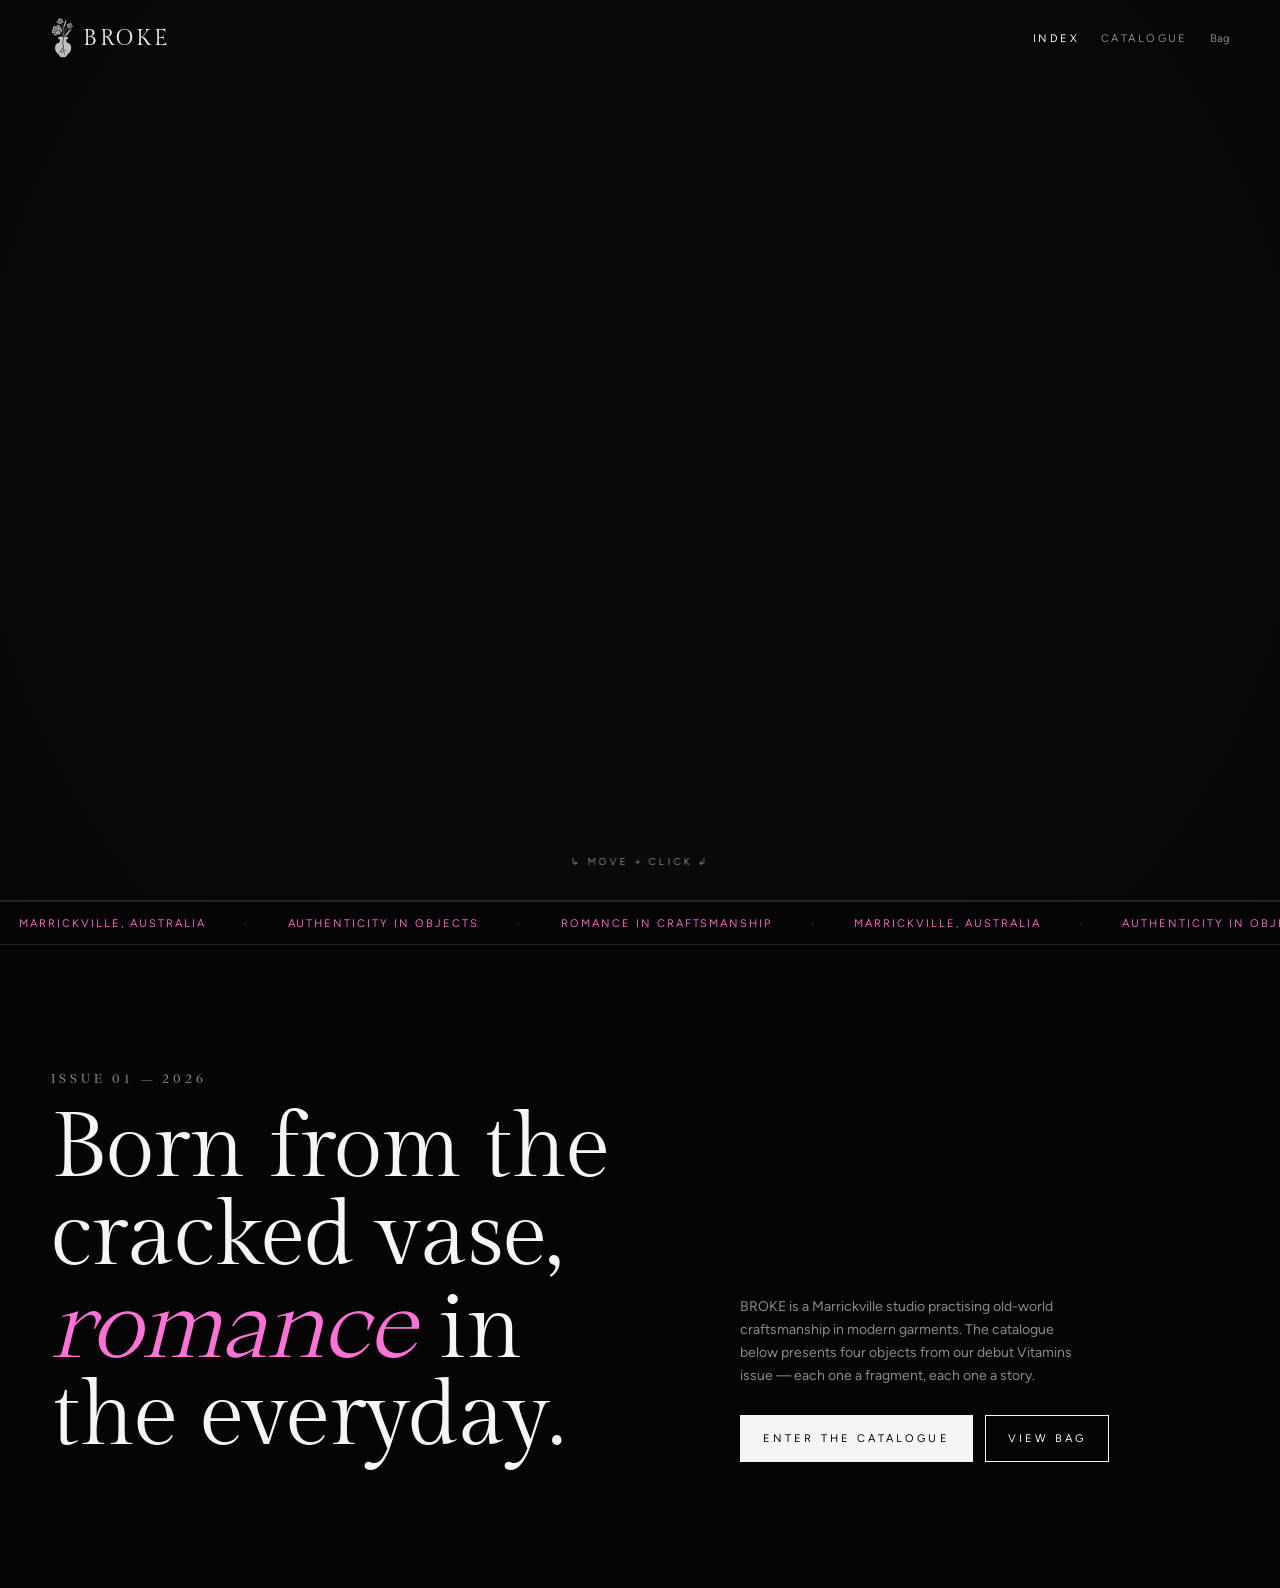
==== index.html @ f75e653f "Reduce hero emblem lens size by 70% (460→138px base height) Per client direction; keeps LENS_GROW fa" ====
<!doctype html>
<html lang="en">
<head>
  <meta charset="utf-8" />
  <meta name="viewport" content="width=device-width, initial-scale=1" />
  <title>BROKE — Marrickville · Authenticity in Objects</title>
  <meta name="description" content="BROKE Marrickville. Romance in craftsmanship. Authenticity in objects. A noir issue from Jordan Hill." />
  <link rel="stylesheet" href="/assets/brand.css" />
  <style>
    html, body { overflow: hidden auto; cursor: none; }
    body.no-cursor, body.no-cursor * { cursor: none; }
    body.cursor-on, body.cursor-on * { cursor: auto; }

    /* Hero stage — three layers from bottom to top:
       z=1  canvas.bg  : blurred drawImage(video) backdrop
       z=2  video.lens : same <video> shown natively, shaped by SVG clip-path
       z=3  canvas.fg  : transparent overlay for bloom + outline strokes
       The video's mask is done by the browser's native compositor, not the
       canvas — that's what unblocked iOS WebKit. */
    #stage { position: fixed; inset: 0; z-index: 1; background: #000; }
    #stage canvas {
      position: absolute; inset: 0; width: 100%; height: 100%;
      display: block;
    }
    #stage canvas.bg { z-index: 1; }
    #stage canvas.fg { z-index: 3; pointer-events: none; background: transparent; }
    #stage .lens-video {
      position: absolute; inset: 0; width: 100%; height: 100%;
      object-fit: cover; z-index: 2; pointer-events: none;
      opacity: 0;
      clip-path: url(#emblem-clip);
      -webkit-clip-path: url(#emblem-clip);
      will-change: opacity;
    }

    /* Hero overlay (corner labels + hint) — scoped to hero */
    #hero-ui {
      position: fixed; inset: 0; pointer-events: none; z-index: 12;
      mix-blend-mode: difference;
    }
    .corner {
      position: absolute; padding: 22px 28px;
      font-family: var(--sans);
      font-size: 10px; letter-spacing: 0.22em; text-transform: uppercase; opacity: 0.85;
    }
    .corner.tl { top: 0; left: 0; }
    .corner.tr { top: 0; right: 0; }
    .corner.bl { bottom: 0; left: 0; }
    .corner.br { bottom: 0; right: 0; }
    #hint {
      position: fixed; left: 50%; bottom: 32px; transform: translateX(-50%);
      font-family: var(--sans);
      font-size: 10px; letter-spacing: 0.32em; text-transform: uppercase;
      opacity: 0.55; transition: opacity .5s ease; z-index: 13;
      mix-blend-mode: difference;
    }
    #hint.hide { opacity: 0; }

    #cursor-label {
      position: fixed; pointer-events: none; z-index: 50; left: 0; top: 0;
      font-family: var(--sans);
      font-size: 10px; letter-spacing: 0.25em; text-transform: uppercase;
      opacity: 0; transition: opacity .25s ease;
      will-change: transform; padding: 4px 8px;
      mix-blend-mode: difference;
    }
    #cursor-label.show { opacity: 0.9; }

    /* Hero scroll-cue → shop. --cue-fade is driven by scroll position; the
       data-show flag is the initial reveal once the lens is opened. */
    #scroll-cue {
      position: fixed; left: 50%; bottom: 0; transform: translateX(-50%);
      z-index: 14; pointer-events: auto;
      padding: 18px 24px 24px;
      display: flex; flex-direction: column; align-items: center; gap: 8px;
      opacity: 0; transition: opacity .6s ease;
      --cue-fade: 1;
    }
    #scroll-cue[data-show="1"] { opacity: calc(0.85 * var(--cue-fade)); }
    #scroll-cue:hover { opacity: var(--cue-fade); }
    #scroll-cue .cue-line { width: 1px; height: 28px; background: var(--ink); opacity: 0.5; }
    #scroll-cue .cue-text {
      font-family: var(--sans);
      font-size: 10px; letter-spacing: 0.32em; text-transform: uppercase;
      color: var(--ink);
    }

    /* Sections below the hero */
    .hero-spacer { height: 100vh; position: relative; z-index: 0; }

    .below {
      position: relative; z-index: 5; background: var(--bg);
      border-top: 1px solid var(--hairline);
    }
    .tagline-strip.sticky {
      position: sticky; top: 0; z-index: 30;
      background: var(--bg);
    }

    .intro-band {
      padding: clamp(80px, 14vh, 160px) var(--gutter);
      max-width: var(--maxw); margin: 0 auto;
      display: grid; grid-template-columns: 1.2fr 1fr; gap: clamp(40px, 8vw, 120px);
      align-items: end;
    }
    .intro-band .num {
      font-family: var(--display); font-size: 12px; letter-spacing: 0.32em;
      text-transform: uppercase; color: var(--ink-dim); margin-bottom: 18px;
    }
    .intro-band h1 {
      font-family: var(--serif);
      font-size: clamp(40px, 7vw, 96px);
      line-height: 0.98; font-weight: 400; letter-spacing: -0.01em;
    }
    .intro-band h1 em {
      font-style: italic; color: var(--pink);
      font-family: var(--display); font-weight: 300;
    }
    .intro-band p {
      font-family: var(--sans); font-size: 14px; line-height: 1.65;
      color: var(--ink-dim); max-width: 38ch;
    }
    .intro-band .cta-row {
      margin-top: 28px; display: flex; gap: 12px; flex-wrap: wrap;
    }

    @media (max-width: 800px) {
      .intro-band { grid-template-columns: 1fr; }
    }
  </style>
</head>
<body class="no-cursor">
  <div class="grain" aria-hidden="true"></div>

  <!-- Hero (existing lens reveal) -->
  <div id="stage"></div>

  <!-- SVG clip-path consumed by the lens-video layer. Path transform
       attributes are updated each frame to track lens position/scale.
       Transforms must live on each <path> directly — Chrome/WebKit
       ignore transforms on a <g> wrapper inside a <clipPath>. -->
  <svg width="1" height="1" style="position:absolute;width:1px;height:1px;overflow:hidden" aria-hidden="true">
    <defs>
      <clipPath id="emblem-clip" clipPathUnits="userSpaceOnUse"></clipPath>
    </defs>
  </svg>

  <div id="hero-ui">
    <div class="corner tl">( BROKE )</div>
    <div class="corner tr">( 2026 )</div>
    <div class="corner bl">Click to open</div>
    <div class="corner br">Emblem · Lens</div>
  </div>
  <div id="hint">↳ move + click ↲</div>
  <div id="cursor-label">( Play Reel )</div>

  <a id="scroll-cue" href="#below" aria-label="Scroll to catalogue">
    <span class="cue-text">Catalogue ↓</span>
    <span class="cue-line"></span>
  </a>

  <!-- spacer so hero canvas occupies first viewport -->
  <div class="hero-spacer" aria-hidden="true"></div>

  <!-- everything beneath the hero -->
  <main class="below" id="below">
    <div class="tagline-strip sticky" aria-label="Issue tagline">
      <div class="track" aria-hidden="false">
        <span>Marrickville, Australia</span><span class="dot">·</span>
        <span>Authenticity in Objects</span><span class="dot">·</span>
        <span>Romance in Craftsmanship</span><span class="dot">·</span>
        <span>Marrickville, Australia</span><span class="dot">·</span>
        <span>Authenticity in Objects</span><span class="dot">·</span>
        <span>Romance in Craftsmanship</span><span class="dot">·</span>
        <span>Marrickville, Australia</span><span class="dot">·</span>
        <span>Authenticity in Objects</span><span class="dot">·</span>
        <span>Romance in Craftsmanship</span><span class="dot">·</span>
      </div>
    </div>

    <section class="intro-band">
      <div>
        <div class="num">Issue 01 — 2026</div>
        <h1>Born from the cracked vase, <em>romance</em> in the everyday.</h1>
      </div>
      <div>
        <p>BROKE is a Marrickville studio practising old-world craftsmanship in modern garments. The catalogue below presents four objects from our debut Vitamins issue — each one a fragment, each one a story.</p>
        <div class="cta-row">
          <a class="btn" href="/shop/">Enter the Catalogue</a>
          <button class="btn ghost" data-open-cart>View Bag</button>
        </div>
      </div>
    </section>
  </main>

  <script type="module" src="/assets/cart.js"></script>
  <script type="module">
    import { mountChrome } from "/assets/cart.js";

    // Mount chrome only once user has scrolled past the hero, so it
    // doesn't fight the cursor-less full-screen interaction.
    let chromeMounted = false;
    const tryMountChrome = () => {
      if (chromeMounted) return;
      if (window.scrollY > window.innerHeight * 0.4) {
        chromeMounted = true;
        mountChrome({ active: "home" });
        document.body.classList.remove("no-cursor");
        document.body.classList.add("cursor-on");
        // hide hero corners once we're in chrome mode
        document.getElementById("hero-ui").style.opacity = "0";
        document.getElementById("hero-ui").style.transition = "opacity .4s";
        document.getElementById("cursor-label").classList.remove("show");
        document.getElementById("cursor-label").style.display = "none";
      }
    };
    window.addEventListener("scroll", tryMountChrome, { passive: true });

    // Reveal the scroll cue once the lens has been opened (or after 4s).
    const cue = document.getElementById("scroll-cue");
    const revealCue = () => { cue.dataset.show = "1"; };
    setTimeout(revealCue, 4000);
    window.addEventListener("broke:lens-open", revealCue);

    // Fade the cue out as the user scrolls into the catalogue.
    const fadeCue = () => {
      const vh = window.innerHeight || 1;
      // Fully visible at scrollY=0, fully hidden by ~50vh of scroll.
      const fade = Math.max(0, 1 - (window.scrollY / (vh * 0.5)));
      cue.style.setProperty("--cue-fade", fade.toFixed(3));
      if (fade <= 0) cue.style.pointerEvents = "none";
      else cue.style.pointerEvents = "auto";
    };
    window.addEventListener("scroll", fadeCue, { passive: true });
    fadeCue();
  </script>

  <script>
  (() => {
    // ---------- helpers ----------
    const lerp = (a, b, t) => a + (b - a) * t;
    const easeInOutCubic = t => t < 0.5 ? 4*t*t*t : 1 - Math.pow(-2*t + 2, 3) / 2;
    const easeOutCubic   = t => 1 - Math.pow(1 - t, 3);
    const clamp = (v, lo, hi) => Math.max(lo, Math.min(hi, v));

    // ---------- emblem (BROKE vase) loaded from SVG ----------
    let emblemPath = null;
    let emblemPaths = []; // per-path entries: { path2d, length, yMid }
    const EMBLEM_VB = { w: 300, h: 550 };

    async function loadEmblem() {
      const res = await fetch('/assets/emblem.svg');
      const text = await res.text();

      // Inject the SVG into the DOM (off-screen, invisible) so we can use
      // SVGPathElement.getTotalLength() and getBBox() per path.
      const holder = document.createElement('div');
      holder.style.cssText = 'position:absolute;left:-99999px;top:0;width:300px;height:550px;visibility:hidden;pointer-events:none;';
      holder.innerHTML = text;
      document.body.appendChild(holder);

      const svg = holder.querySelector('svg');
      const vb = svg && svg.getAttribute('viewBox');
      if (vb) {
        const parts = vb.split(/\s+/).map(Number);
        if (parts.length === 4) { EMBLEM_VB.w = parts[2]; EMBLEM_VB.h = parts[3]; }
      }

      const liveSvgPaths = svg.querySelectorAll('path');
      emblemPaths = [];
      const combined = new Path2D();
      const clipPathEl = document.getElementById('emblem-clip');
      const SVGNS = 'http://www.w3.org/2000/svg';
      const clipPathChildren = [];
      liveSvgPaths.forEach((p) => {
        const d = p.getAttribute('d');
        if (!d) return;
        const path2d = new Path2D(d);
        combined.addPath(path2d);
        let length = 0, yMid = EMBLEM_VB.h / 2;
        try { length = p.getTotalLength(); } catch {}
        try {
          const bb = p.getBBox();
          yMid = bb.y + bb.height / 2;
        } catch {}
        if (length > 0.5) emblemPaths.push({ path2d, length, yMid });

        // Mirror each path into the SVG <clipPath>. We apply the lens
        // transform per-path because Chrome/WebKit ignore transforms
        // on a <g> wrapper inside a <clipPath>.
        if (clipPathEl) {
          const cpc = document.createElementNS(SVGNS, 'path');
          cpc.setAttribute('d', d);
          clipPathEl.appendChild(cpc);
          clipPathChildren.push(cpc);
        }
      });
      emblemPath = combined;
      emblemClipChildren = clipPathChildren;
      holder.remove();
    }
    // Module-scope ref to the per-path elements inside <clipPath>. Set
    // by loadEmblem(); read by the render loop.
    let emblemClipChildren = [];
    loadEmblem();

    function emblemMatrix(cx, cy, targetH) {
      const scale = targetH / EMBLEM_VB.h;
      return {
        scale,
        m: new DOMMatrix()
          .translateSelf(cx, cy)
          .scaleSelf(scale, scale)
          .translateSelf(-EMBLEM_VB.w / 2, -EMBLEM_VB.h / 2),
      };
    }

    function getEmblemAt(cx, cy, targetH) {
      const { m } = emblemMatrix(cx, cy, targetH);
      const out = new Path2D();
      out.addPath(emblemPath, m);
      return out;
    }

    // ---------- bloom (entrance animation) ----------
    const BLOOM_MS = 1500;
    let bloomStart = 0; // set on first render
    function bloomT(now) {
      if (!bloomStart) bloomStart = now;
      return clamp((now - bloomStart) / BLOOM_MS, 0, 1);
    }
    // Per-path delay (0 = bottom of viewBox/vase first, ~0.55 = top/flowers last)
    function pathDelay(yMid) {
      const yNorm = yMid / EMBLEM_VB.h;     // 0 = top, 1 = bottom
      return (1 - yNorm) * 0.55;            // bottom blooms first
    }
    const PATH_DUR = 0.45; // each path takes 0.45 of the bloom window

    function drawBloom(ctx, cx, cy, targetH, t) {
      if (!emblemPaths.length) return;
      const { scale, m } = emblemMatrix(cx, cy, targetH);
      ctx.save();
      ctx.lineCap = 'round';
      ctx.lineJoin = 'round';
      ctx.strokeStyle = 'rgba(255,255,255,0.95)';
      ctx.lineWidth = 1.0;
      ctx.shadowColor = 'rgba(255,255,255,0.55)';
      ctx.shadowBlur = 14;
      for (const ep of emblemPaths) {
        const delay = pathDelay(ep.yMid);
        const local = clamp((t - delay) / PATH_DUR, 0, 1);
        if (local <= 0) continue;
        const eased = easeOutCubic(local);
        const screenLen = ep.length * scale;
        const drawn = screenLen * eased;
        ctx.setLineDash([drawn, screenLen + 2]);
        ctx.lineDashOffset = 0;
        const tp = new Path2D();
        tp.addPath(ep.path2d, m);
        ctx.stroke(tp);
      }
      ctx.restore();
    }

    function fitCover(srcW, srcH, dstW, dstH) {
      const sR = srcW / srcH, dR = dstW / dstH;
      let w, h, x, y;
      if (sR > dR) { h = dstH; w = h * sR; x = (dstW - w) / 2; y = 0; }
      else         { w = dstW; h = w / sR; x = 0; y = (dstH - h) / 2; }
      return { x, y, w, h };
    }

    // ---------- DOM ----------
    const stage = document.getElementById('stage');
    const cursorLabel = document.getElementById('cursor-label');
    const hint = document.getElementById('hint');

    const bgCanvas = document.createElement('canvas');
    bgCanvas.className = 'bg';
    const fgCanvas = document.createElement('canvas');
    fgCanvas.className = 'fg';

    // ONE <video> element. Rendered two ways simultaneously:
    //   - drawImage(video) into the bg canvas → blurred backdrop.
    //   - displayed natively over the bg canvas → sharp lens, shaped by an
    //     SVG clip-path the browser applies in its own compositor.
    // Single decoder, perfect frame sync, no autoplay-policy issues from
    // a second hidden video.
    const video = document.createElement('video');
    video.className   = 'lens-video';
    video.src         = '/assets/hero.mp4';
    video.muted       = true;
    video.loop        = true;
    video.playsInline = true;
    video.autoplay    = true;
    video.preload     = 'auto';
    video.setAttribute('muted', '');
    video.setAttribute('playsinline', '');
    video.setAttribute('webkit-playsinline', '');
    video.setAttribute('autoplay', '');
    video.addEventListener('canplay', () => video.play().catch(() => {}));

    stage.appendChild(bgCanvas); // z=1, opaque blurred backdrop
    stage.appendChild(video);    // z=2, sharp lens via clip-path
    stage.appendChild(fgCanvas); // z=3, transparent strokes overlay
    const ctx   = bgCanvas.getContext('2d');
    const fgCtx = fgCanvas.getContext('2d');

    // The fg canvas needs to receive clicks for the lens-open toggle even
    // though it's transparent, so leave pointer-events: auto on it. (The
    // CSS class above sets pointer-events: none — override here.)
    fgCanvas.style.pointerEvents = 'auto';

    let dpr = Math.min(window.devicePixelRatio || 1, 2);
    let W = 0, H = 0;
    function resize() {
      dpr = Math.min(window.devicePixelRatio || 1, 2);
      W = window.innerWidth; H = window.innerHeight;
      for (const c of [bgCanvas, fgCanvas]) {
        c.width  = Math.round(W * dpr);
        c.height = Math.round(H * dpr);
        c.style.width  = W + 'px';
        c.style.height = H + 'px';
      }
      ctx.setTransform(dpr, 0, 0, dpr, 0, 0);
      fgCtx.setTransform(dpr, 0, 0, dpr, 0, 0);
    }
    window.addEventListener('resize', resize);
    resize();

    const mouse  = { x: W / 2, y: H / 2 };
    const target = { x: W / 2, y: H / 2 };
    window.addEventListener('mousemove', e => {
      target.x = e.clientX;
      target.y = e.clientY;
      cursorLabel.style.transform = `translate(${e.clientX + 18}px, ${e.clientY + 18}px)`;
      cursorLabel.classList.add('show');
      hint.classList.add('hide');
    });
    window.addEventListener('mouseleave', () => cursorLabel.classList.remove('show'));

    let isOpen     = false;
    let openProg   = 0;
    let tweenStart = 0, tweenFrom = 0, tweenTo = 0;
    const OPEN_MS  = 950, CLOSE_MS = 800;
    let tweenDuration = OPEN_MS, tweenEase = easeOutCubic;

    fgCanvas.addEventListener('click', () => {
      // Don't accept clicks until the bloom has played; the lens needs the
      // silhouette to be visible to read as interactive.
      if (bloomStart && (performance.now() - bloomStart) < BLOOM_MS) return;
      isOpen = !isOpen;
      tweenStart = performance.now();
      tweenFrom  = openProg;
      tweenTo    = isOpen ? 1 : 0;
      tweenDuration = isOpen ? OPEN_MS : CLOSE_MS;
      tweenEase     = isOpen ? easeOutCubic : easeInOutCubic;
      cursorLabel.textContent = isOpen ? '( Close )' : '( Play Reel )';
      if (isOpen) {
        video.muted = false; video.volume = 1;
        window.dispatchEvent(new CustomEvent('broke:lens-open'));
      } else {
        video.muted = true;
        // On close, recenter the lens. Without this, openProg→0 causes
        // cx/cy to lerp toward the click point, so the emblem visibly
        // slides to wherever the user just tapped.
        mouse.x = target.x = W / 2;
        mouse.y = target.y = H / 2;
      }
    });

    const LENS_BASE_H = 138, LENS_GROW = 0.45;

    function render(now) {
      requestAnimationFrame(render);
      mouse.x = lerp(mouse.x, target.x, 0.18);
      mouse.y = lerp(mouse.y, target.y, 0.18);

      if (openProg !== tweenTo) {
        const t = clamp((now - tweenStart) / tweenDuration, 0, 1);
        openProg = lerp(tweenFrom, tweenTo, tweenEase(t));
        if (t >= 1) openProg = tweenTo;
      }

      // Bloom phase: 0..1 over BLOOM_MS, only ticks when emblem is ready.
      const bloomReady = emblemPaths.length > 0;
      const bt = bloomReady ? bloomT(now) : 0;
      // Visibility of the lens (clip mask + outline). Crossfade in over the
      // last quarter of bloom so the silhouette settles in by the time the
      // strokes finish drawing.
      const lensVis = bloomReady ? clamp((bt - 0.75) / 0.25, 0, 1) : 0;
      // Strokes hold full visibility through bloom, then fade out as the
      // lens silhouette takes over.
      const bloomStrokeAlpha = clamp(1 - lensVis, 0, 1);

      // While blooming, the emblem stays anchored to viewport centre and
      // ignores the cursor — feels like the brand mark presenting itself
      // before the user drives the lens.
      const lensH = lerp(LENS_BASE_H, LENS_BASE_H * (1 + LENS_GROW), openProg);
      const cx = lerp(lerp(W / 2, mouse.x, lensVis), W / 2, openProg);
      const cy = lerp(lerp(H / 2, mouse.y, lensVis), H / 2, openProg);

      const vReady = video.readyState >= 2 && video.videoWidth > 0;
      const ready  = vReady && emblemPath;

      // Backdrop: blurred drawImage(video) into the canvas. This codepath
      // is proven to work on iOS (the user always saw the blurred reel).
      ctx.clearRect(0, 0, W, H);
      if (vReady) {
        const bgBlur   = lerp(32, 0, openProg);
        const bgBright = lerp(0.30, 1, openProg);
        const bgSat    = lerp(0.55, 1, openProg);
        ctx.save();
        ctx.filter = `blur(${bgBlur}px) brightness(${bgBright}) saturate(${bgSat})`;
        const f = fitCover(video.videoWidth, video.videoHeight, W, H);
        ctx.drawImage(video, f.x, f.y, f.w, f.h);
        ctx.restore();
      } else {
        ctx.fillStyle = '#0a0a0a';
        ctx.fillRect(0, 0, W, H);
      }

      // Lens: same <video> element shown natively on top of the canvas,
      // shaped by SVG clip-path. Drive opacity + per-path transform here.
      const lensOpacity = clamp((1 - openProg) * lensVis, 0, 1);
      video.style.opacity = lensOpacity.toFixed(3);
      if (emblemClipChildren.length && emblemPath) {
        const sx = lensH / EMBLEM_VB.h;
        const tf = `translate(${cx} ${cy}) scale(${sx}) translate(${-EMBLEM_VB.w/2} ${-EMBLEM_VB.h/2})`;
        for (const cpc of emblemClipChildren) cpc.setAttribute('transform', tf);
      }

      // Strokes go on the fg canvas (z=3) so they sit on top of the
      // lens video. Clear it every frame.
      fgCtx.clearRect(0, 0, W, H);

      // Bloom strokes (entrance) — drawn before the lens silhouette so the
      // silhouette can crossfade over them.
      if (bloomReady && bloomStrokeAlpha > 0.001) {
        fgCtx.save();
        fgCtx.globalAlpha = bloomStrokeAlpha;
        drawBloom(fgCtx, cx, cy, lensH, bt);
        fgCtx.restore();
      }

      // Outline strokes on top of the lens (white glow + sharp hairline).
      if (ready && openProg < 1) {
        const emblem  = getEmblemAt(cx, cy, lensH);
        fgCtx.save();
        fgCtx.globalAlpha = (1 - openProg) * lensVis;
        fgCtx.shadowColor = 'rgba(255,255,255,0.6)';
        fgCtx.shadowBlur  = 28;
        fgCtx.lineWidth   = 1.4;
        fgCtx.strokeStyle = 'rgba(255,255,255,0.7)';
        fgCtx.stroke(emblem);
        fgCtx.shadowBlur = 0;
        fgCtx.lineWidth = 0.6;
        fgCtx.strokeStyle = 'rgba(255,255,255,0.95)';
        fgCtx.stroke(emblem);
        fgCtx.restore();
      }

      ctx.save();
      const vg = ctx.createRadialGradient(
        W / 2, H / 2, Math.min(W, H) * 0.4,
        W / 2, H / 2, Math.max(W, H) * 0.72
      );
      vg.addColorStop(0, 'rgba(0,0,0,0)');
      vg.addColorStop(1, `rgba(0,0,0,${0.55 * (1 - openProg)})`);
      ctx.fillStyle = vg;
      ctx.fillRect(0, 0, W, H);
      ctx.restore();
    }

    requestAnimationFrame(render);
  })();
  </script>
</body>
</html>
---- assets/brand.css ----
/* ===== BROKE — brand tokens, type, shared chrome ===== */

@font-face {
  font-family: "Gilda Display";
  src: url("/assets/fonts/GildaDisplay-Regular.ttf") format("truetype");
  font-weight: 400;
  font-display: swap;
}
@font-face {
  font-family: "Ortica Linear";
  src: url("/assets/fonts/OrticaLinear-Light.otf") format("opentype");
  font-weight: 300;
  font-display: swap;
}
@font-face {
  font-family: "Ortica Linear";
  src: url("/assets/fonts/OrticaLinear-Regular.otf") format("opentype");
  font-weight: 400;
  font-display: swap;
}
@font-face {
  font-family: "Ortica Linear";
  src: url("/assets/fonts/OrticaLinear-Bold.otf") format("opentype");
  font-weight: 700;
  font-display: swap;
}
@font-face {
  font-family: "Figtree";
  src: url("/assets/fonts/Figtree-VariableFont_wght.ttf") format("truetype-variations");
  font-weight: 100 900;
  font-display: swap;
}

:root {
  --pink:   #FF73D7;
  --red:    #CE0505;
  --green:  #0B280B;
  --black:  #000000;
  --silver: #BFC2C5;

  --bg:        #050505;
  --bg-elev:   #0a0a0a;
  --ink:       #f5f5f5;
  --ink-dim:   rgba(245,245,245,0.55);
  --ink-faint: rgba(245,245,245,0.22);
  --hairline:  rgba(245,245,245,0.12);

  --serif:   "Gilda Display", "Cormorant Garamond", "Times New Roman", serif;
  --display: "Ortica Linear", "Gilda Display", serif;
  --sans:    "Figtree", ui-sans-serif, system-ui, sans-serif;

  --maxw: 1440px;
  --gutter: clamp(20px, 4vw, 56px);
  --strip-h: 44px;
  color-scheme: dark;
}

* { box-sizing: border-box; margin: 0; padding: 0; }
html, body {
  background: var(--bg);
  color: var(--ink);
  font-family: var(--sans);
  -webkit-font-smoothing: antialiased;
}
body { min-height: 100vh; }
a { color: inherit; text-decoration: none; }
img, svg { display: block; }
button { font: inherit; color: inherit; background: transparent; border: 0; cursor: pointer; }

/* ---------- film grain layer ---------- */
.grain {
  pointer-events: none;
  position: fixed; inset: 0;
  z-index: 9999;
  opacity: 0.06;
  mix-blend-mode: overlay;
  background-image: url("data:image/svg+xml;utf8,<svg xmlns='http://www.w3.org/2000/svg' width='220' height='220'><filter id='n'><feTurbulence type='fractalNoise' baseFrequency='0.9' numOctaves='2' stitchTiles='stitch'/><feColorMatrix values='0 0 0 0 0  0 0 0 0 0  0 0 0 0 0  0 0 0 0.6 0'/></filter><rect width='100%25' height='100%25' filter='url(%23n)'/></svg>");
  background-size: 220px 220px;
}

/* ---------- tagline strip (signature device) ---------- */
.tagline-strip {
  position: relative;
  height: var(--strip-h);
  font-family: var(--sans);
  font-size: 11px; letter-spacing: 0.18em; text-transform: uppercase;
  color: var(--pink);
  border-top: 1px solid var(--hairline);
  border-bottom: 1px solid var(--hairline);
  overflow: hidden;
  background: var(--bg);
  display: flex; align-items: center;
}
.tagline-strip .track {
  display: inline-flex; align-items: center; gap: clamp(16px, 3vw, 40px);
  flex-shrink: 0;
  padding: 0 clamp(8px, 1.5vw, 20px);
  white-space: nowrap;
  animation: tagline-scroll 38s linear infinite;
  will-change: transform;
}
.tagline-strip .track span { opacity: 0.9; }
.tagline-strip .track .dot { color: var(--pink); opacity: 0.5; }
@keyframes tagline-scroll {
  0%   { transform: translateX(0); }
  100% { transform: translateX(-50%); }
}
@media (prefers-reduced-motion: reduce) {
  .tagline-strip .track { animation: none; }
}

/* ---------- top chrome shared across pages ---------- */
.chrome {
  position: fixed; inset: 0 0 auto 0;
  display: flex; align-items: center; justify-content: space-between;
  padding: 18px var(--gutter);
  z-index: 80;
  pointer-events: none;
}
.chrome > * { pointer-events: auto; }
.chrome .mark {
  display: flex; align-items: center; gap: 10px;
  font-family: var(--serif);
  font-size: 16px; letter-spacing: 0.06em;
}
.chrome .mark svg { width: 20px; height: 36px; }
.chrome .mark .sub {
  font-family: var(--sans); font-size: 9px; letter-spacing: 0.32em;
  text-transform: uppercase; color: var(--ink-dim); margin-top: 2px;
}
.chrome .nav {
  display: flex; align-items: center; gap: 22px;
  font-family: var(--sans); font-size: 11px;
  letter-spacing: 0.22em; text-transform: uppercase;
  color: var(--ink-dim);
}
.chrome .nav a:hover, .chrome .nav button:hover { color: var(--ink); }
.chrome .nav .bag {
  position: relative; display: inline-flex; align-items: center; gap: 8px;
}
.chrome .nav .bag .count {
  display: inline-grid; place-items: center;
  min-width: 18px; height: 18px; padding: 0 5px;
  border-radius: 999px; font-size: 10px; letter-spacing: 0.04em;
  background: var(--red); color: var(--ink);
}
.chrome .nav .bag .count[data-empty="1"] { display: none; }

/* ---------- buttons / pills ---------- */
.btn {
  display: inline-flex; align-items: center; justify-content: center;
  gap: 10px;
  padding: 16px 22px;
  font-family: var(--sans); font-size: 11px;
  letter-spacing: 0.28em; text-transform: uppercase;
  border: 1px solid var(--ink);
  background: var(--ink); color: var(--bg);
  transition: background .25s, color .25s, border-color .25s;
}
.btn:hover { background: var(--red); border-color: var(--red); color: var(--ink); }
.btn[disabled] { opacity: 0.45; cursor: not-allowed; }
.btn.ghost { background: transparent; color: var(--ink); }
.btn.ghost:hover { background: var(--ink); color: var(--bg); border-color: var(--ink); }

.chip {
  display: inline-flex; align-items: center; justify-content: center;
  min-width: 44px; padding: 8px 12px;
  border: 1px solid var(--hairline);
  font-family: var(--sans); font-size: 11px; letter-spacing: 0.18em;
  text-transform: uppercase; color: var(--ink-dim);
  background: transparent; transition: all .2s;
}
.chip[aria-pressed="true"] { color: var(--ink); border-color: var(--ink); }
.chip[aria-disabled="true"] { opacity: 0.35; text-decoration: line-through; cursor: not-allowed; }
.chip:hover:not([aria-disabled="true"]) { color: var(--ink); border-color: var(--ink-faint); }

/* ---------- index numerals ---------- */
.idx {
  font-family: var(--display); font-weight: 400;
  font-size: 12px; letter-spacing: 0.32em; text-transform: uppercase;
  color: var(--ink-dim);
}
.idx em { font-style: normal; color: var(--ink); }

/* ---------- cart drawer ---------- */
.drawer-backdrop {
  position: fixed; inset: 0; z-index: 200;
  background: rgba(0,0,0,0.5);
  opacity: 0; pointer-events: none;
  transition: opacity .3s ease;
  backdrop-filter: blur(6px);
  -webkit-backdrop-filter: blur(6px);
}
.drawer-backdrop[data-open="1"] { opacity: 1; pointer-events: auto; }

.drawer {
  position: fixed; top: 0; right: 0; bottom: 0; z-index: 210;
  width: min(440px, 100vw);
  background: var(--green);
  color: var(--ink);
  display: flex; flex-direction: column;
  transform: translateX(100%);
  transition: transform .42s cubic-bezier(.2,.7,.1,1);
  border-left: 2px solid var(--red);
  box-shadow: -40px 0 80px rgba(0,0,0,0.5);
}
.drawer[data-open="1"] { transform: translateX(0); }
.drawer header {
  display: flex; align-items: center; justify-content: space-between;
  padding: 22px 26px; border-bottom: 1px solid rgba(245,245,245,0.08);
}
.drawer header h2 {
  font-family: var(--display); font-weight: 400;
  font-size: 13px; letter-spacing: 0.32em; text-transform: uppercase;
}
.drawer header .close {
  font-family: var(--sans); font-size: 11px; letter-spacing: 0.24em;
  text-transform: uppercase; color: var(--ink-dim);
}
.drawer header .close:hover { color: var(--ink); }

.drawer .lines {
  flex: 1; overflow-y: auto; padding: 8px 26px 24px;
}
.drawer .line {
  display: grid; grid-template-columns: 78px 1fr auto; gap: 16px;
  padding: 18px 0; border-bottom: 1px solid rgba(245,245,245,0.08);
  align-items: flex-start;
}
.drawer .line .thumb {
  width: 78px; height: 96px; background: var(--bg-elev);
  overflow: hidden;
}
.drawer .line .thumb img { width: 100%; height: 100%; object-fit: cover; }
.drawer .line .title {
  font-family: var(--serif); font-size: 15px; line-height: 1.2;
}
.drawer .line .meta {
  margin-top: 6px;
  font-family: var(--sans); font-size: 10px; letter-spacing: 0.2em;
  text-transform: uppercase; color: var(--ink-dim);
}
.drawer .line .qty {
  display: inline-flex; align-items: center; gap: 8px; margin-top: 12px;
  border: 1px solid rgba(245,245,245,0.18);
}
.drawer .line .qty button {
  width: 28px; height: 28px; color: var(--ink-dim);
}
.drawer .line .qty button:hover { color: var(--ink); }
.drawer .line .qty span {
  min-width: 20px; text-align: center;
  font-family: var(--sans); font-size: 12px;
}
.drawer .line .price {
  font-family: var(--display); font-size: 13px; letter-spacing: 0.16em;
}
.drawer .line .remove {
  display: block; margin-top: 10px;
  font-family: var(--sans); font-size: 10px; letter-spacing: 0.18em;
  text-transform: uppercase; color: var(--ink-dim);
}
.drawer .line .remove:hover { color: var(--pink); }

.drawer .empty {
  flex: 1; display: flex; flex-direction: column; align-items: center; justify-content: center;
  gap: 18px; text-align: center; padding: 0 30px;
}
.drawer .empty svg { width: 56px; height: 100px; color: var(--pink); }
.drawer .empty p {
  font-family: var(--serif); font-size: 22px; line-height: 1.3;
  color: var(--ink);
}
.drawer .empty small {
  font-family: var(--sans); font-size: 10px; letter-spacing: 0.28em;
  text-transform: uppercase; color: var(--ink-dim);
}

.drawer footer {
  padding: 22px 26px 28px;
  border-top: 1px solid rgba(245,245,245,0.08);
  display: flex; flex-direction: column; gap: 14px;
  background: rgba(0,0,0,0.18);
}
.drawer .totals {
  display: flex; justify-content: space-between; align-items: baseline;
  font-family: var(--sans); font-size: 11px; letter-spacing: 0.2em;
  text-transform: uppercase; color: var(--ink-dim);
}
.drawer .totals strong {
  font-family: var(--display); font-size: 16px; letter-spacing: 0.16em;
  color: var(--ink); font-weight: 400;
}
.drawer .checkout {
  background: var(--ink); color: var(--bg);
  padding: 18px;
  font-family: var(--serif); font-size: 18px; letter-spacing: 0.06em;
  text-align: center;
  position: relative;
}
.drawer .checkout::before {
  content: ""; position: absolute; top: 8px; right: 8px;
  width: 6px; height: 6px; background: var(--red); border-radius: 50%;
}
.drawer .checkout:hover { background: var(--red); color: var(--ink); }
.drawer .checkout small {
  display: block; margin-top: 4px;
  font-family: var(--sans); font-size: 9px; letter-spacing: 0.32em;
  color: var(--ink-faint); text-transform: uppercase;
}

/* ---------- toast (add-to-bag confirm) ---------- */
.toast {
  position: fixed; right: 22px; bottom: 22px; z-index: 150;
  background: var(--bg-elev); border: 1px solid var(--hairline);
  padding: 14px 18px;
  display: flex; align-items: center; gap: 12px;
  transform: translateY(20px); opacity: 0;
  transition: transform .35s, opacity .35s;
  font-family: var(--sans); font-size: 11px; letter-spacing: 0.2em;
  text-transform: uppercase; color: var(--ink);
}
.toast[data-show="1"] { transform: translateY(0); opacity: 1; }
.toast .dot { width: 6px; height: 6px; background: var(--pink); border-radius: 50%; }
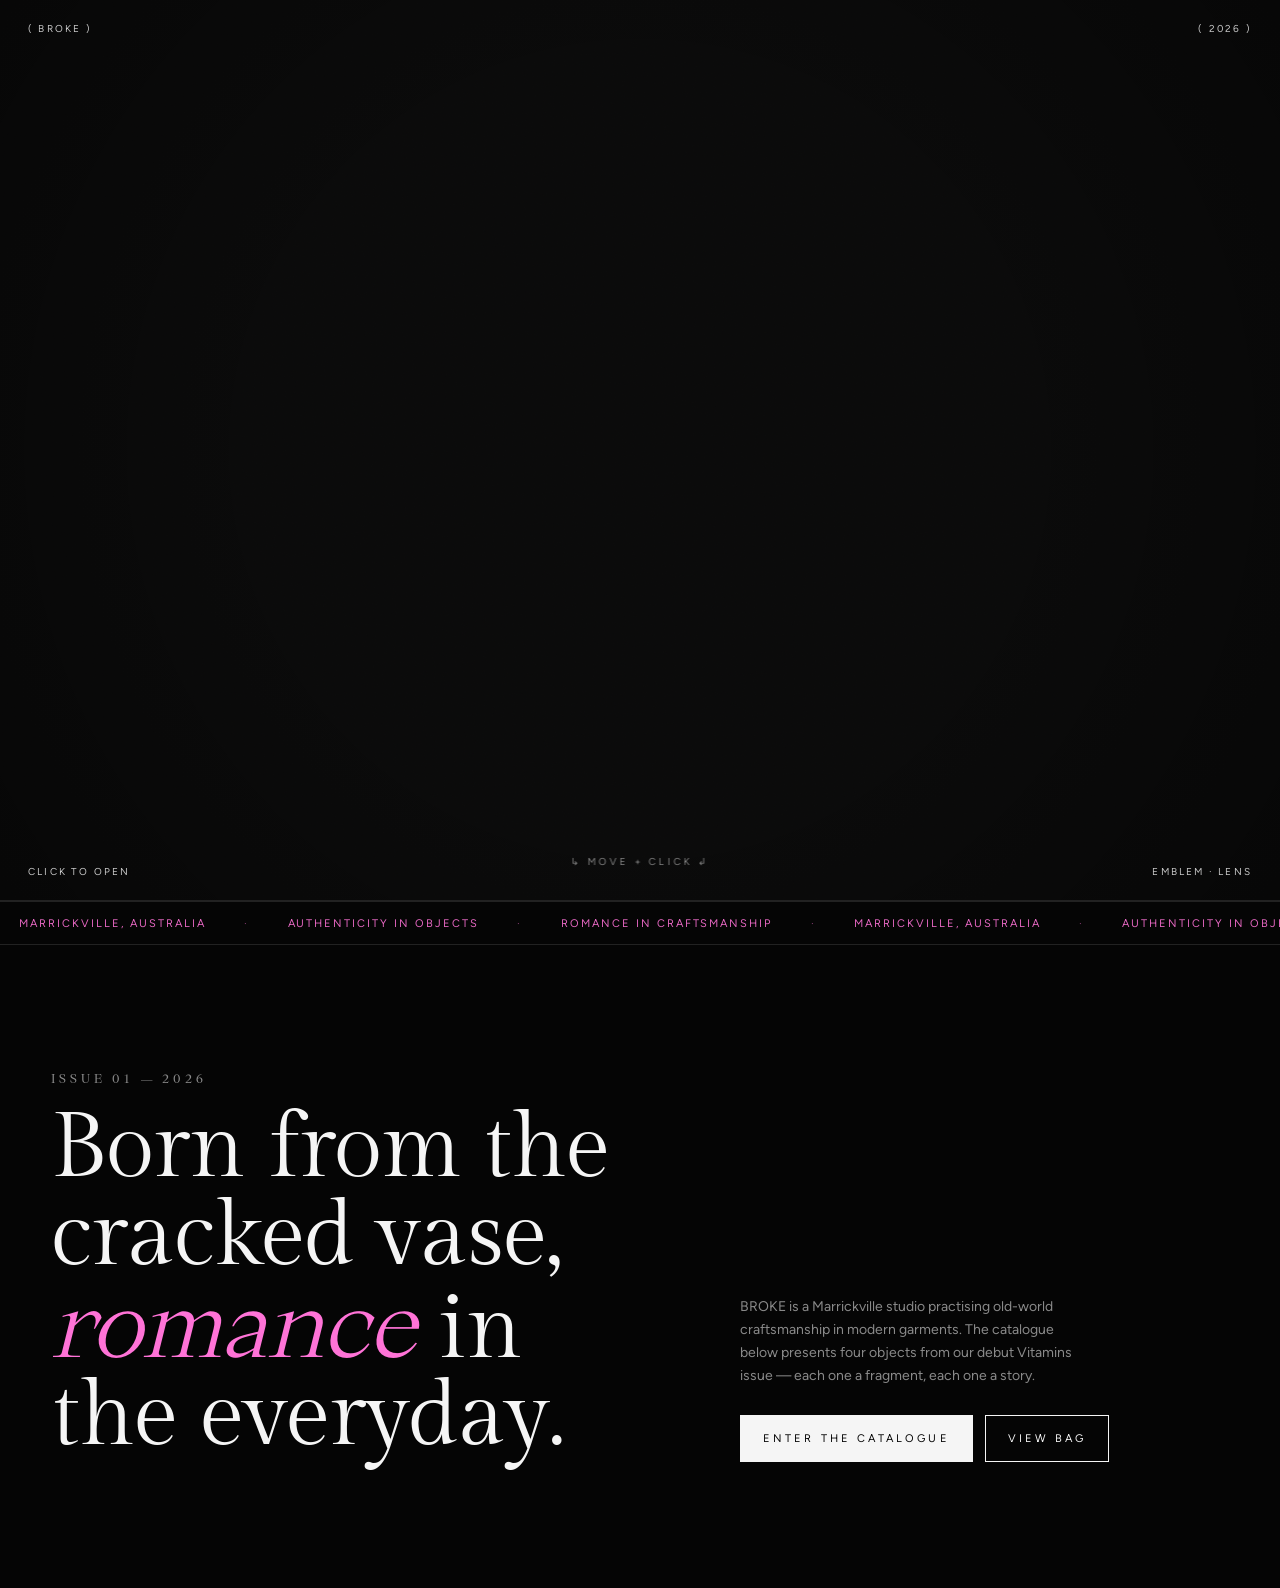
==== commit 77fc1278: "Pass 1 tactile pass — film grain, softened mask edge, riso-print strokes Client feedback: the lens r" ====
--- a/index.html
+++ b/index.html
@@ -30,7 +30,26 @@
       opacity: 0;
       clip-path: url(#emblem-clip);
       -webkit-clip-path: url(#emblem-clip);
+      /* Tiny edge bleed so the mask reads as a physical stencil rather
+         than a math-perfect CSS clip. */
+      filter: blur(0.6px);
+      -webkit-filter: blur(0.6px);
       will-change: opacity;
+    }
+
+    /* Pass 1 — film grain overlay. SVG feTurbulence rasterised by the
+       browser; the seed attribute is rotated in JS at ~12fps for that
+       celluloid projection cadence. Mix-blend-mode: overlay turns the
+       neutral noise into luminance modulation, not white speckle. */
+    .film-grain {
+      position: fixed; inset: 0; z-index: 4;
+      pointer-events: none;
+      mix-blend-mode: overlay;
+      opacity: 0.45;
+    }
+    .film-grain svg { width: 100%; height: 100%; display: block; }
+    @media (prefers-reduced-motion: reduce) {
+      .film-grain { opacity: 0.28; }
     }
 
     /* Hero overlay (corner labels + hint) — scoped to hero */
@@ -145,6 +164,25 @@
     </defs>
   </svg>
 
+  <!-- Film grain overlay. The feTurbulence renders procedural noise; the
+       seed attribute is rotated in JS so the grain "lives" without
+       relying on SMIL (which is unreliable on iOS Safari). -->
+  <div class="film-grain" aria-hidden="true">
+    <svg preserveAspectRatio="none">
+      <defs>
+        <filter id="film-grain-filter" x="0%" y="0%" width="100%" height="100%">
+          <feTurbulence id="film-grain-turb" type="fractalNoise" baseFrequency="0.9" numOctaves="2" stitchTiles="stitch" seed="2" />
+          <feColorMatrix type="matrix" values="
+            1 0 0 0 0
+            0 1 0 0 0
+            0 0 1 0 0
+            0 0 0 0.55 0" />
+        </filter>
+      </defs>
+      <rect width="100%" height="100%" filter="url(#film-grain-filter)" />
+    </svg>
+  </div>
+
   <div id="hero-ui">
     <div class="corner tl">( BROKE )</div>
     <div class="corner tr">( 2026 )</div>
@@ -152,7 +190,7 @@
     <div class="corner br">Emblem · Lens</div>
   </div>
   <div id="hint">↳ move + click ↲</div>
-  <div id="cursor-label">( Play Reel )</div>
+  <div id="cursor-label">( Archive )</div>
 
   <a id="scroll-cue" href="#below" aria-label="Scroll to catalogue">
     <span class="cue-text">Catalogue ↓</span>
@@ -233,6 +271,20 @@
     };
     window.addEventListener("scroll", fadeCue, { passive: true });
     fadeCue();
+
+    // ---- Film grain animator ----
+    // Rotate the feTurbulence seed at ~12fps. 12fps is the projection
+    // cadence the eye reads as "film" rather than "digital noise".
+    // Driven by setInterval, not rAF, so it keeps a steady cadence and
+    // doesn't get coupled to the lens render loop.
+    const turb = document.getElementById("film-grain-turb");
+    if (turb && !window.matchMedia("(prefers-reduced-motion: reduce)").matches) {
+      const seeds = [2, 9, 4, 7, 3, 8, 5, 1, 6, 10];
+      let i = 0;
+      setInterval(() => {
+        turb.setAttribute("seed", String(seeds[i++ % seeds.length]));
+      }, 80);
+    }
   </script>
 
   <script>
@@ -342,10 +394,9 @@
       ctx.save();
       ctx.lineCap = 'round';
       ctx.lineJoin = 'round';
-      ctx.strokeStyle = 'rgba(255,255,255,0.95)';
-      ctx.lineWidth = 1.0;
-      ctx.shadowColor = 'rgba(255,255,255,0.55)';
-      ctx.shadowBlur = 14;
+      // Bone white, no glow halo — reads as ink on paper, not LED.
+      ctx.strokeStyle = 'rgba(232,230,224,0.92)';
+      ctx.lineWidth = 0.8;
       for (const ep of emblemPaths) {
         const delay = pathDelay(ep.yMid);
         const local = clamp((t - delay) / PATH_DUR, 0, 1);
@@ -455,7 +506,7 @@
       tweenTo    = isOpen ? 1 : 0;
       tweenDuration = isOpen ? OPEN_MS : CLOSE_MS;
       tweenEase     = isOpen ? easeOutCubic : easeInOutCubic;
-      cursorLabel.textContent = isOpen ? '( Close )' : '( Play Reel )';
+      cursorLabel.textContent = isOpen ? '( Close )' : '( Archive )';
       if (isOpen) {
         video.muted = false; video.volume = 1;
         window.dispatchEvent(new CustomEvent('broke:lens-open'));
@@ -543,19 +594,28 @@
         fgCtx.restore();
       }
 
-      // Outline strokes on top of the lens (white glow + sharp hairline).
+      // Outline strokes: two-pass screen-print misregistration.
+      // Faint red ink offset slightly under a bone-white hairline. No
+      // shadow halo — that was the "web glow" effect the client called
+      // out as feeling too digital.
       if (ready && openProg < 1) {
-        const emblem  = getEmblemAt(cx, cy, lensH);
+        const emblem = getEmblemAt(cx, cy, lensH);
+        const a = (1 - openProg) * lensVis;
         fgCtx.save();
-        fgCtx.globalAlpha = (1 - openProg) * lensVis;
-        fgCtx.shadowColor = 'rgba(255,255,255,0.6)';
-        fgCtx.shadowBlur  = 28;
-        fgCtx.lineWidth   = 1.4;
-        fgCtx.strokeStyle = 'rgba(255,255,255,0.7)';
+        fgCtx.lineCap = 'round';
+        fgCtx.lineJoin = 'round';
+        // Misregistered red ink, slightly offset.
+        fgCtx.save();
+        fgCtx.translate(1.4, 0.6);
+        fgCtx.globalAlpha = a * 0.42;
+        fgCtx.lineWidth = 0.9;
+        fgCtx.strokeStyle = 'rgba(206,5,5,1)';
         fgCtx.stroke(emblem);
-        fgCtx.shadowBlur = 0;
-        fgCtx.lineWidth = 0.6;
-        fgCtx.strokeStyle = 'rgba(255,255,255,0.95)';
+        fgCtx.restore();
+        // Main bone-white hairline.
+        fgCtx.globalAlpha = a * 0.95;
+        fgCtx.lineWidth = 0.7;
+        fgCtx.strokeStyle = 'rgba(232,230,224,1)';
         fgCtx.stroke(emblem);
         fgCtx.restore();
       }
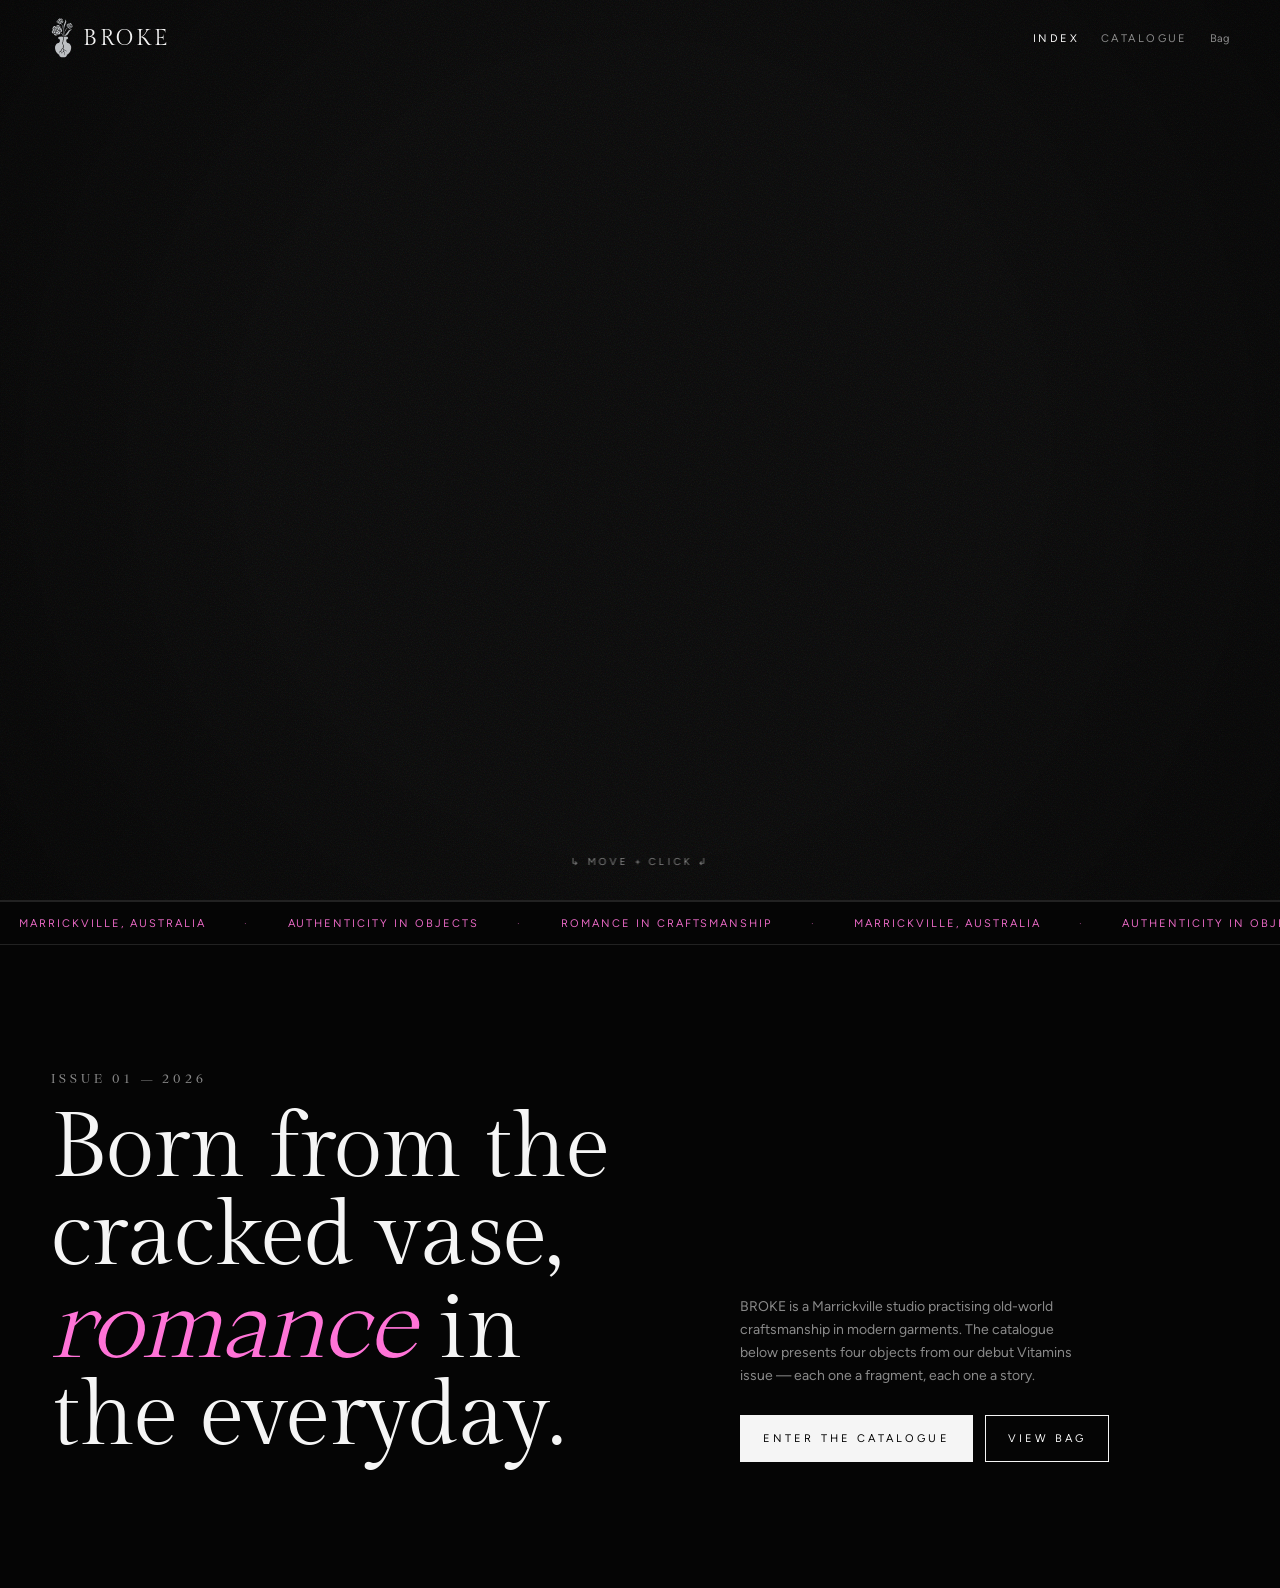
==== commit 40048ab7: "Make film grain actually visible on desktop Two fixes to Pass 1:  1. Explicit viewBox=\"0 0 800 800\" ====
--- a/index.html
+++ b/index.html
@@ -39,17 +39,18 @@
 
     /* Pass 1 — film grain overlay. SVG feTurbulence rasterised by the
        browser; the seed attribute is rotated in JS at ~12fps for that
-       celluloid projection cadence. Mix-blend-mode: overlay turns the
-       neutral noise into luminance modulation, not white speckle. */
+       celluloid projection cadence. soft-light keeps shadows dark while
+       still letting the grain modulate midtones (overlay was crushing
+       too much detail on the dark backdrop). */
     .film-grain {
       position: fixed; inset: 0; z-index: 4;
       pointer-events: none;
-      mix-blend-mode: overlay;
-      opacity: 0.45;
+      mix-blend-mode: soft-light;
+      opacity: 0.9;
     }
     .film-grain svg { width: 100%; height: 100%; display: block; }
     @media (prefers-reduced-motion: reduce) {
-      .film-grain { opacity: 0.28; }
+      .film-grain { opacity: 0.55; }
     }
 
     /* Hero overlay (corner labels + hint) — scoped to hero */
@@ -166,20 +167,23 @@
 
   <!-- Film grain overlay. The feTurbulence renders procedural noise; the
        seed attribute is rotated in JS so the grain "lives" without
-       relying on SMIL (which is unreliable on iOS Safari). -->
+       relying on SMIL (which is unreliable on iOS Safari).
+       Explicit viewBox keeps the noise grain visually consistent across
+       desktop and mobile — without it, the noise stretches with the
+       viewport and becomes blurry at large widths. -->
   <div class="film-grain" aria-hidden="true">
-    <svg preserveAspectRatio="none">
+    <svg viewBox="0 0 800 800" preserveAspectRatio="xMidYMid slice">
       <defs>
         <filter id="film-grain-filter" x="0%" y="0%" width="100%" height="100%">
-          <feTurbulence id="film-grain-turb" type="fractalNoise" baseFrequency="0.9" numOctaves="2" stitchTiles="stitch" seed="2" />
+          <feTurbulence id="film-grain-turb" type="fractalNoise" baseFrequency="1.6" numOctaves="2" stitchTiles="stitch" seed="2" />
           <feColorMatrix type="matrix" values="
             1 0 0 0 0
             0 1 0 0 0
             0 0 1 0 0
-            0 0 0 0.55 0" />
+            0 0 0 0.9 0" />
         </filter>
       </defs>
-      <rect width="100%" height="100%" filter="url(#film-grain-filter)" />
+      <rect width="800" height="800" filter="url(#film-grain-filter)" />
     </svg>
   </div>
 
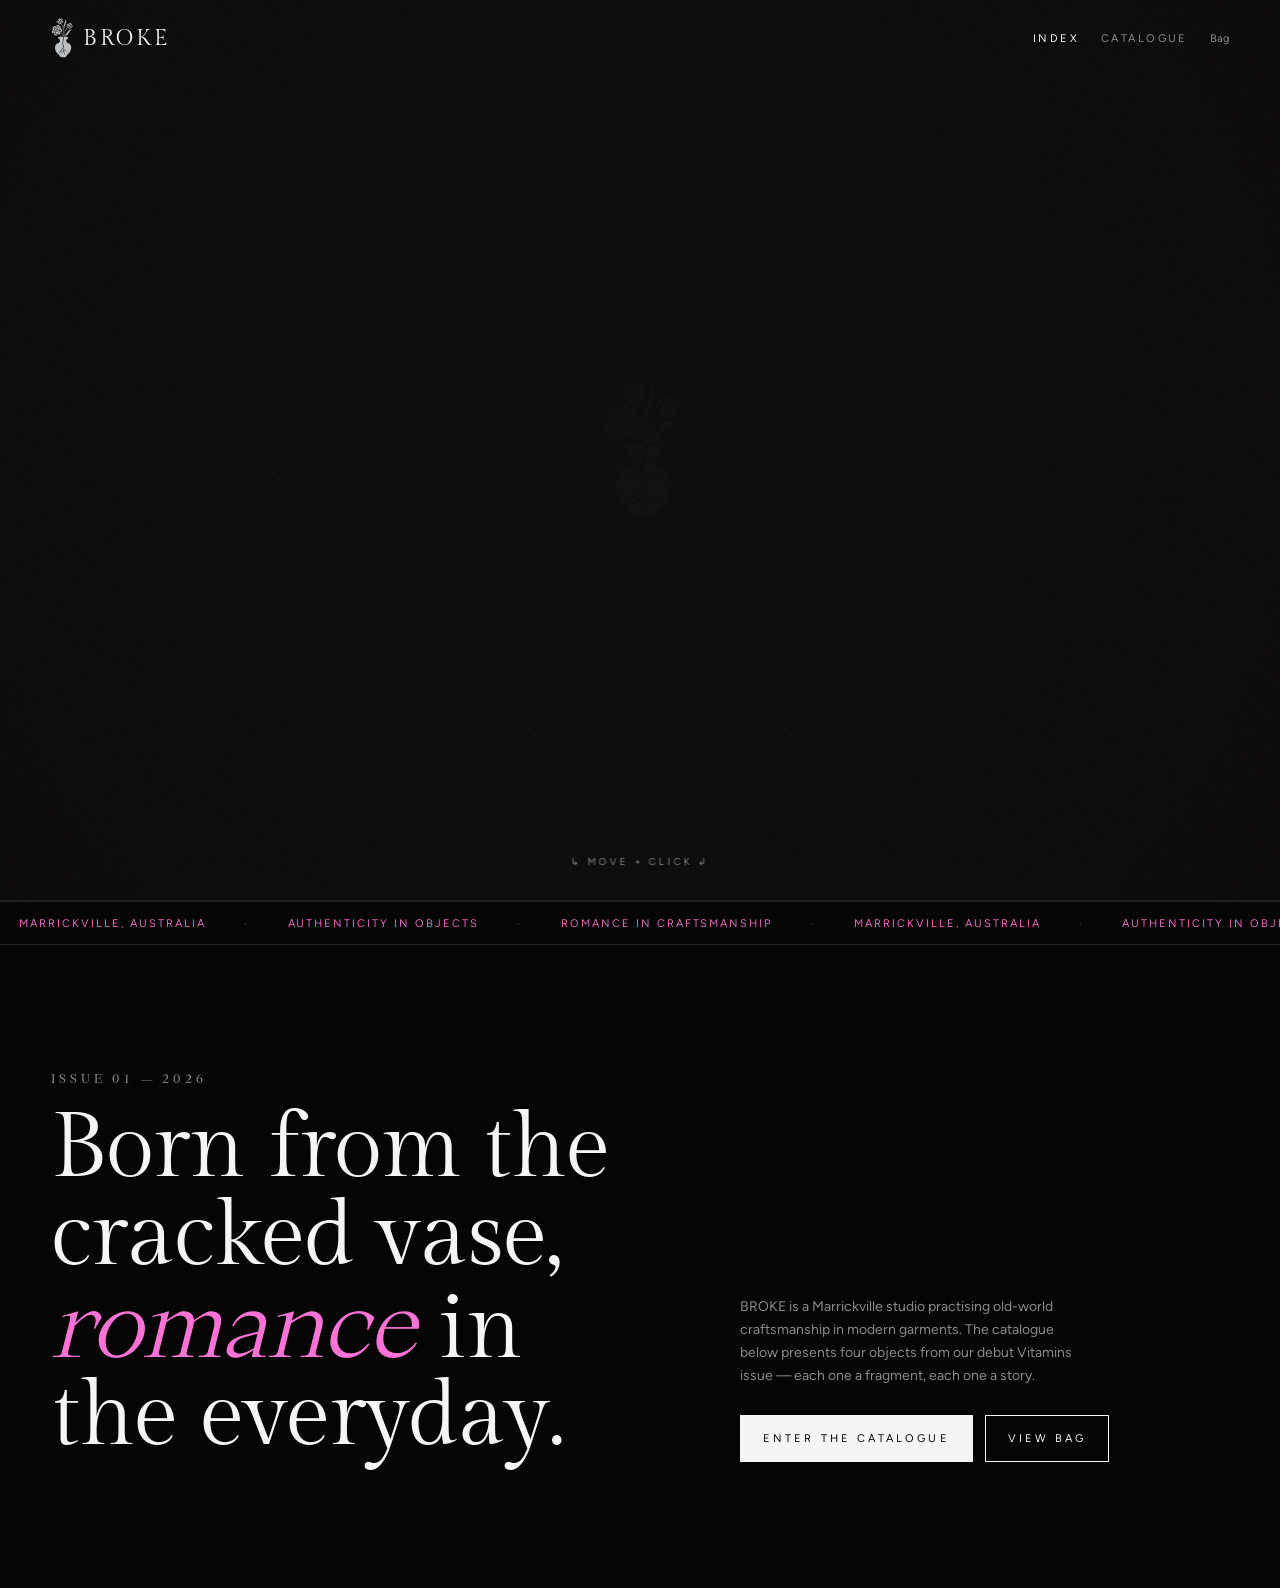
==== commit c6d28a42: "Pass 2 tactile pass — inner-lens grain, colour grade, refined vignette 1. Inner-lens grain layer (.f" ====
--- a/index.html
+++ b/index.html
@@ -49,8 +49,22 @@
       opacity: 0.9;
     }
     .film-grain svg { width: 100%; height: 100%; display: block; }
+    /* Pass 2 — extra grain inside the lens. Same noise source, but
+       clipped to the emblem shape via the shared #emblem-clip. Stacks
+       on top of the base grain → noticeably more texture inside the
+       masked area, like a film print versus an HD frame.
+       overlay blend here because we want the inner pass to push
+       contrast rather than just modulate brightness. */
+    .film-grain.film-grain--lens {
+      z-index: 5;
+      mix-blend-mode: overlay;
+      opacity: 0.75;
+      clip-path: url(#emblem-clip);
+      -webkit-clip-path: url(#emblem-clip);
+    }
     @media (prefers-reduced-motion: reduce) {
       .film-grain { opacity: 0.55; }
+      .film-grain.film-grain--lens { opacity: 0.45; }
     }
 
     /* Hero overlay (corner labels + hint) — scoped to hero */
@@ -187,6 +201,25 @@
     </svg>
   </div>
 
+  <!-- Pass 2: extra grain inside the lens, clipped to the same emblem
+       shape the lens video uses. Separate noise generator at a tighter
+       frequency so the masked area reads as a denser film print. -->
+  <div class="film-grain film-grain--lens" aria-hidden="true">
+    <svg viewBox="0 0 800 800" preserveAspectRatio="xMidYMid slice">
+      <defs>
+        <filter id="film-grain-lens-filter" x="0%" y="0%" width="100%" height="100%">
+          <feTurbulence id="film-grain-lens-turb" type="fractalNoise" baseFrequency="2.4" numOctaves="2" stitchTiles="stitch" seed="11" />
+          <feColorMatrix type="matrix" values="
+            1 0 0 0 0
+            0 1 0 0 0
+            0 0 1 0 0
+            0 0 0 1 0" />
+        </filter>
+      </defs>
+      <rect width="800" height="800" filter="url(#film-grain-lens-filter)" />
+    </svg>
+  </div>
+
   <div id="hero-ui">
     <div class="corner tl">( BROKE )</div>
     <div class="corner tr">( 2026 )</div>
@@ -282,11 +315,19 @@
     // Driven by setInterval, not rAF, so it keeps a steady cadence and
     // doesn't get coupled to the lens render loop.
     const turb = document.getElementById("film-grain-turb");
+    const turbLens = document.getElementById("film-grain-lens-turb");
     if (turb && !window.matchMedia("(prefers-reduced-motion: reduce)").matches) {
       const seeds = [2, 9, 4, 7, 3, 8, 5, 1, 6, 10];
+      // Offset sequence for the inner-lens grain so the two layers
+      // don't correlate (which would just double-density the same
+      // noise pattern; we want decorrelated grain to feel like distinct
+      // film passes).
+      const seedsLens = [11, 17, 13, 19, 14, 12, 18, 15, 16, 20];
       let i = 0;
       setInterval(() => {
-        turb.setAttribute("seed", String(seeds[i++ % seeds.length]));
+        const k = i++ % seeds.length;
+        turb.setAttribute("seed", String(seeds[k]));
+        if (turbLens) turbLens.setAttribute("seed", String(seedsLens[k]));
       }, 80);
     }
   </script>
@@ -560,13 +601,19 @@
 
       // Backdrop: blurred drawImage(video) into the canvas. This codepath
       // is proven to work on iOS (the user always saw the blurred reel).
+      // Pass 2 adds a film-stock colour grade (contrast + warm sepia) that
+      // relaxes as the lens opens, so the reveal lands at true colour.
       ctx.clearRect(0, 0, W, H);
       if (vReady) {
-        const bgBlur   = lerp(32, 0, openProg);
-        const bgBright = lerp(0.30, 1, openProg);
-        const bgSat    = lerp(0.55, 1, openProg);
+        const bgBlur     = lerp(32, 0, openProg);
+        const bgBright   = lerp(0.30, 1, openProg);
+        const bgSat      = lerp(0.55, 1, openProg);
+        const bgContrast = lerp(1.10, 1, openProg);
+        const bgSepia    = lerp(0.08, 0, openProg);
         ctx.save();
-        ctx.filter = `blur(${bgBlur}px) brightness(${bgBright}) saturate(${bgSat})`;
+        ctx.filter =
+          `blur(${bgBlur}px) brightness(${bgBright}) saturate(${bgSat}) ` +
+          `contrast(${bgContrast.toFixed(3)}) sepia(${bgSepia.toFixed(3)})`;
         const f = fitCover(video.videoWidth, video.videoHeight, W, H);
         ctx.drawImage(video, f.x, f.y, f.w, f.h);
         ctx.restore();
@@ -624,13 +671,18 @@
         fgCtx.restore();
       }
 
+      // Pass 2 vignette: slight off-centre origin so it feels lens-cast
+      // rather than CSS-radial; a warm-tinted mid-stop (instead of pure
+      // black) gives it a film-stock feel; deeper corners.
       ctx.save();
       const vg = ctx.createRadialGradient(
-        W / 2, H / 2, Math.min(W, H) * 0.4,
-        W / 2, H / 2, Math.max(W, H) * 0.72
+        W * 0.48, H * 0.46, Math.min(W, H) * 0.22,
+        W / 2,    H / 2,    Math.max(W, H) * 0.80
       );
-      vg.addColorStop(0, 'rgba(0,0,0,0)');
-      vg.addColorStop(1, `rgba(0,0,0,${0.55 * (1 - openProg)})`);
+      const va = 1 - openProg;
+      vg.addColorStop(0,    'rgba(0,0,0,0)');
+      vg.addColorStop(0.55, `rgba(10,5,2,${(0.22 * va).toFixed(3)})`);
+      vg.addColorStop(1,    `rgba(0,0,0,${(0.72 * va).toFixed(3)})`);
       ctx.fillStyle = vg;
       ctx.fillRect(0, 0, W, H);
       ctx.restore();
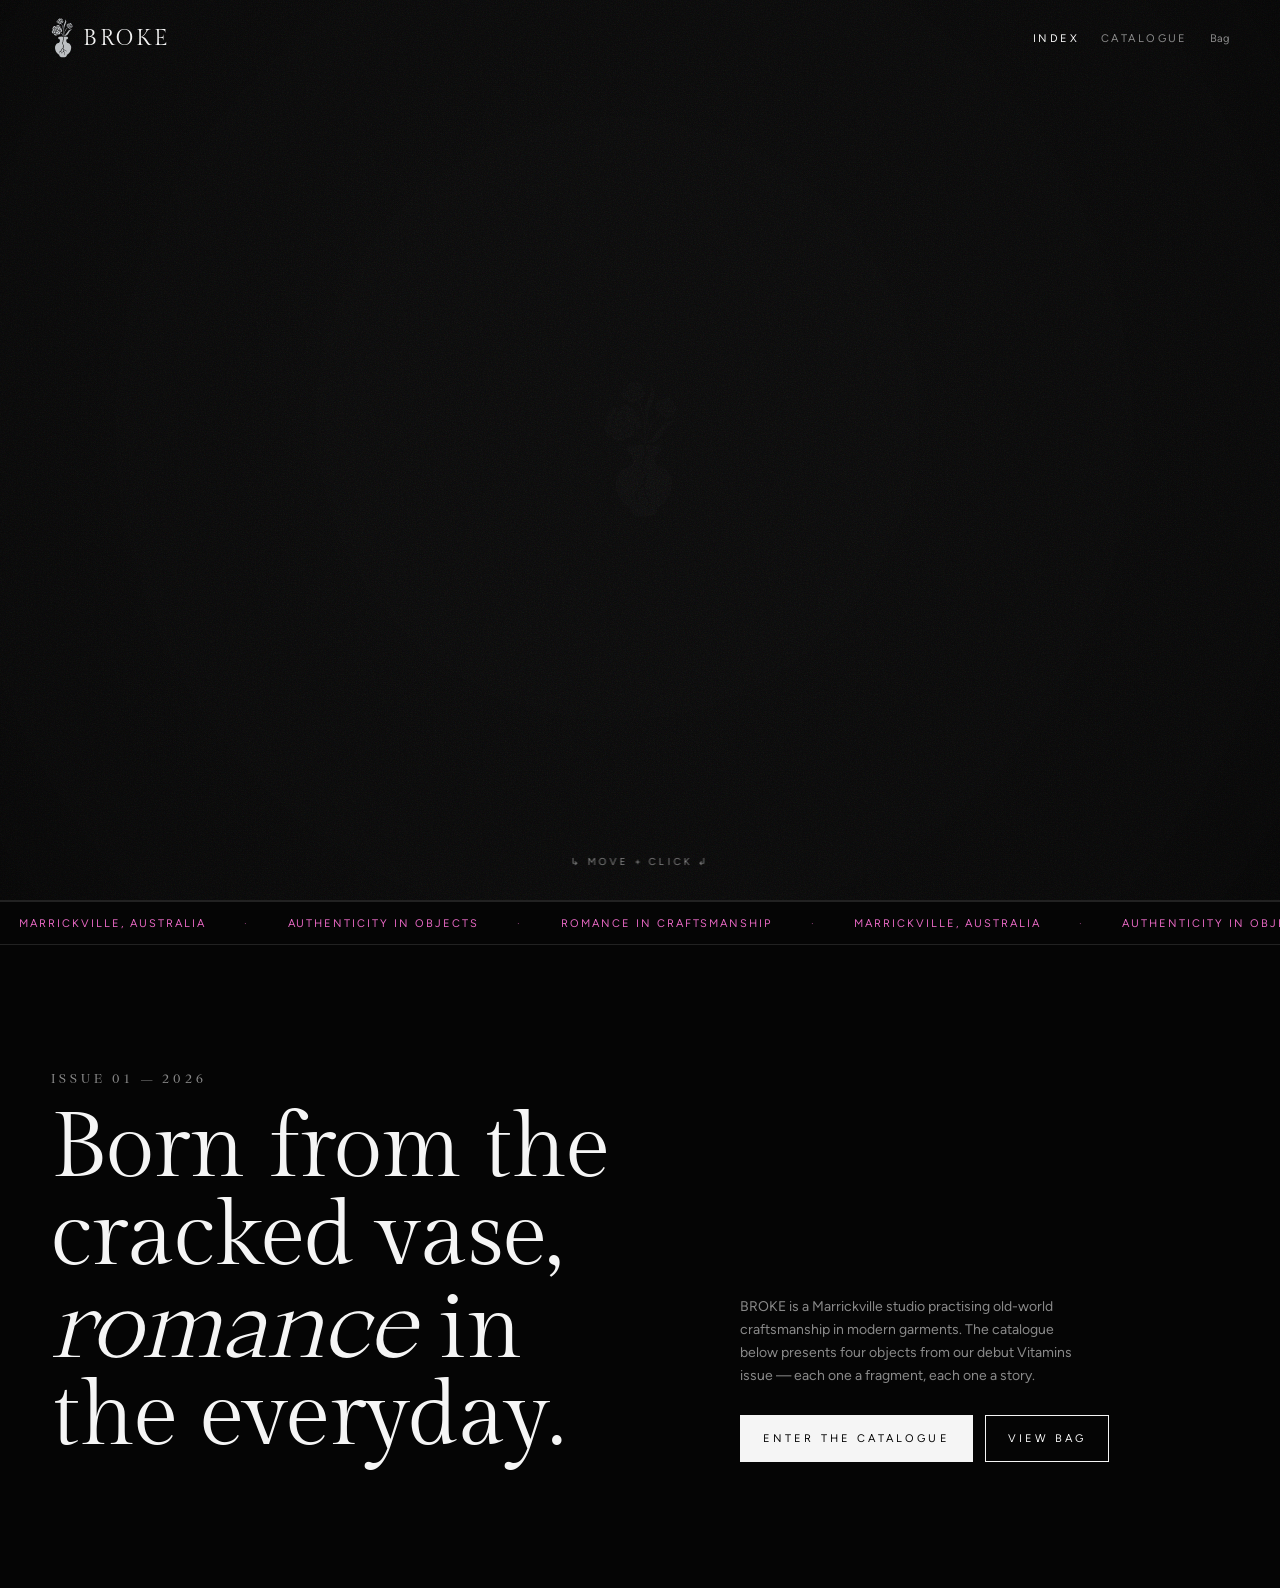
==== commit 31475f19: "Wave 1 colour simplification — drop red & warm tints, monochrome backdrop Per client direction: the " ====
--- a/index.html
+++ b/index.html
@@ -112,7 +112,18 @@
     }
     #scroll-cue[data-show="1"] { opacity: calc(0.85 * var(--cue-fade)); }
     #scroll-cue:hover { opacity: var(--cue-fade); }
-    #scroll-cue .cue-line { width: 1px; height: 28px; background: var(--ink); opacity: 0.5; }
+    #scroll-cue .cue-line {
+      width: 1px; height: 28px; background: var(--ink); opacity: 0.5;
+      transition: background-color .35s ease, opacity .35s ease;
+    }
+    /* Pink as trace: the cue line briefly pulls pink on hover/focus.
+       Restrained accent — a heartbeat under the interaction, not a
+       brand colour. */
+    #scroll-cue:hover .cue-line,
+    #scroll-cue:focus-visible .cue-line {
+      background: var(--pink);
+      opacity: 0.85;
+    }
     #scroll-cue .cue-text {
       font-family: var(--sans);
       font-size: 10px; letter-spacing: 0.32em; text-transform: uppercase;
@@ -147,7 +158,7 @@
       line-height: 0.98; font-weight: 400; letter-spacing: -0.01em;
     }
     .intro-band h1 em {
-      font-style: italic; color: var(--pink);
+      font-style: italic; color: var(--ink);
       font-family: var(--display); font-weight: 300;
     }
     .intro-band p {
@@ -601,19 +612,19 @@
 
       // Backdrop: blurred drawImage(video) into the canvas. This codepath
       // is proven to work on iOS (the user always saw the blurred reel).
-      // Pass 2 adds a film-stock colour grade (contrast + warm sepia) that
-      // relaxes as the lens opens, so the reveal lands at true colour.
+      // Monochrome film grade — slight contrast lift + heavy desaturation
+      // in the closed state, relaxing as the lens opens. No sepia: the
+      // colour system stays in black/bone/grey.
       ctx.clearRect(0, 0, W, H);
       if (vReady) {
         const bgBlur     = lerp(32, 0, openProg);
         const bgBright   = lerp(0.30, 1, openProg);
-        const bgSat      = lerp(0.55, 1, openProg);
+        const bgSat      = lerp(0.20, 1, openProg);
         const bgContrast = lerp(1.10, 1, openProg);
-        const bgSepia    = lerp(0.08, 0, openProg);
         ctx.save();
         ctx.filter =
           `blur(${bgBlur}px) brightness(${bgBright}) saturate(${bgSat}) ` +
-          `contrast(${bgContrast.toFixed(3)}) sepia(${bgSepia.toFixed(3)})`;
+          `contrast(${bgContrast.toFixed(3)})`;
         const f = fitCover(video.videoWidth, video.videoHeight, W, H);
         ctx.drawImage(video, f.x, f.y, f.w, f.h);
         ctx.restore();
@@ -645,22 +656,21 @@
         fgCtx.restore();
       }
 
-      // Outline strokes: two-pass screen-print misregistration.
-      // Faint red ink offset slightly under a bone-white hairline. No
-      // shadow halo — that was the "web glow" effect the client called
-      // out as feeling too digital.
+      // Outline strokes: two-pass screen-print misregistration in bone.
+      // Faint offset ink under a brighter bone-white hairline. No
+      // colour — the riso feel without breaking the monochrome system.
       if (ready && openProg < 1) {
         const emblem = getEmblemAt(cx, cy, lensH);
         const a = (1 - openProg) * lensVis;
         fgCtx.save();
         fgCtx.lineCap = 'round';
         fgCtx.lineJoin = 'round';
-        // Misregistered red ink, slightly offset.
+        // Misregistered low-opacity bone ink, slightly offset.
         fgCtx.save();
         fgCtx.translate(1.4, 0.6);
-        fgCtx.globalAlpha = a * 0.42;
+        fgCtx.globalAlpha = a * 0.30;
         fgCtx.lineWidth = 0.9;
-        fgCtx.strokeStyle = 'rgba(206,5,5,1)';
+        fgCtx.strokeStyle = 'rgba(232,230,224,1)';
         fgCtx.stroke(emblem);
         fgCtx.restore();
         // Main bone-white hairline.
@@ -671,9 +681,8 @@
         fgCtx.restore();
       }
 
-      // Pass 2 vignette: slight off-centre origin so it feels lens-cast
-      // rather than CSS-radial; a warm-tinted mid-stop (instead of pure
-      // black) gives it a film-stock feel; deeper corners.
+      // Monochrome vignette: off-centre origin so it doesn't feel
+      // mathematically perfect, but no warm tint. Pure neutral falloff.
       ctx.save();
       const vg = ctx.createRadialGradient(
         W * 0.48, H * 0.46, Math.min(W, H) * 0.22,
@@ -681,7 +690,7 @@
       );
       const va = 1 - openProg;
       vg.addColorStop(0,    'rgba(0,0,0,0)');
-      vg.addColorStop(0.55, `rgba(10,5,2,${(0.22 * va).toFixed(3)})`);
+      vg.addColorStop(0.55, `rgba(0,0,0,${(0.22 * va).toFixed(3)})`);
       vg.addColorStop(1,    `rgba(0,0,0,${(0.72 * va).toFixed(3)})`);
       ctx.fillStyle = vg;
       ctx.fillRect(0, 0, W, H);
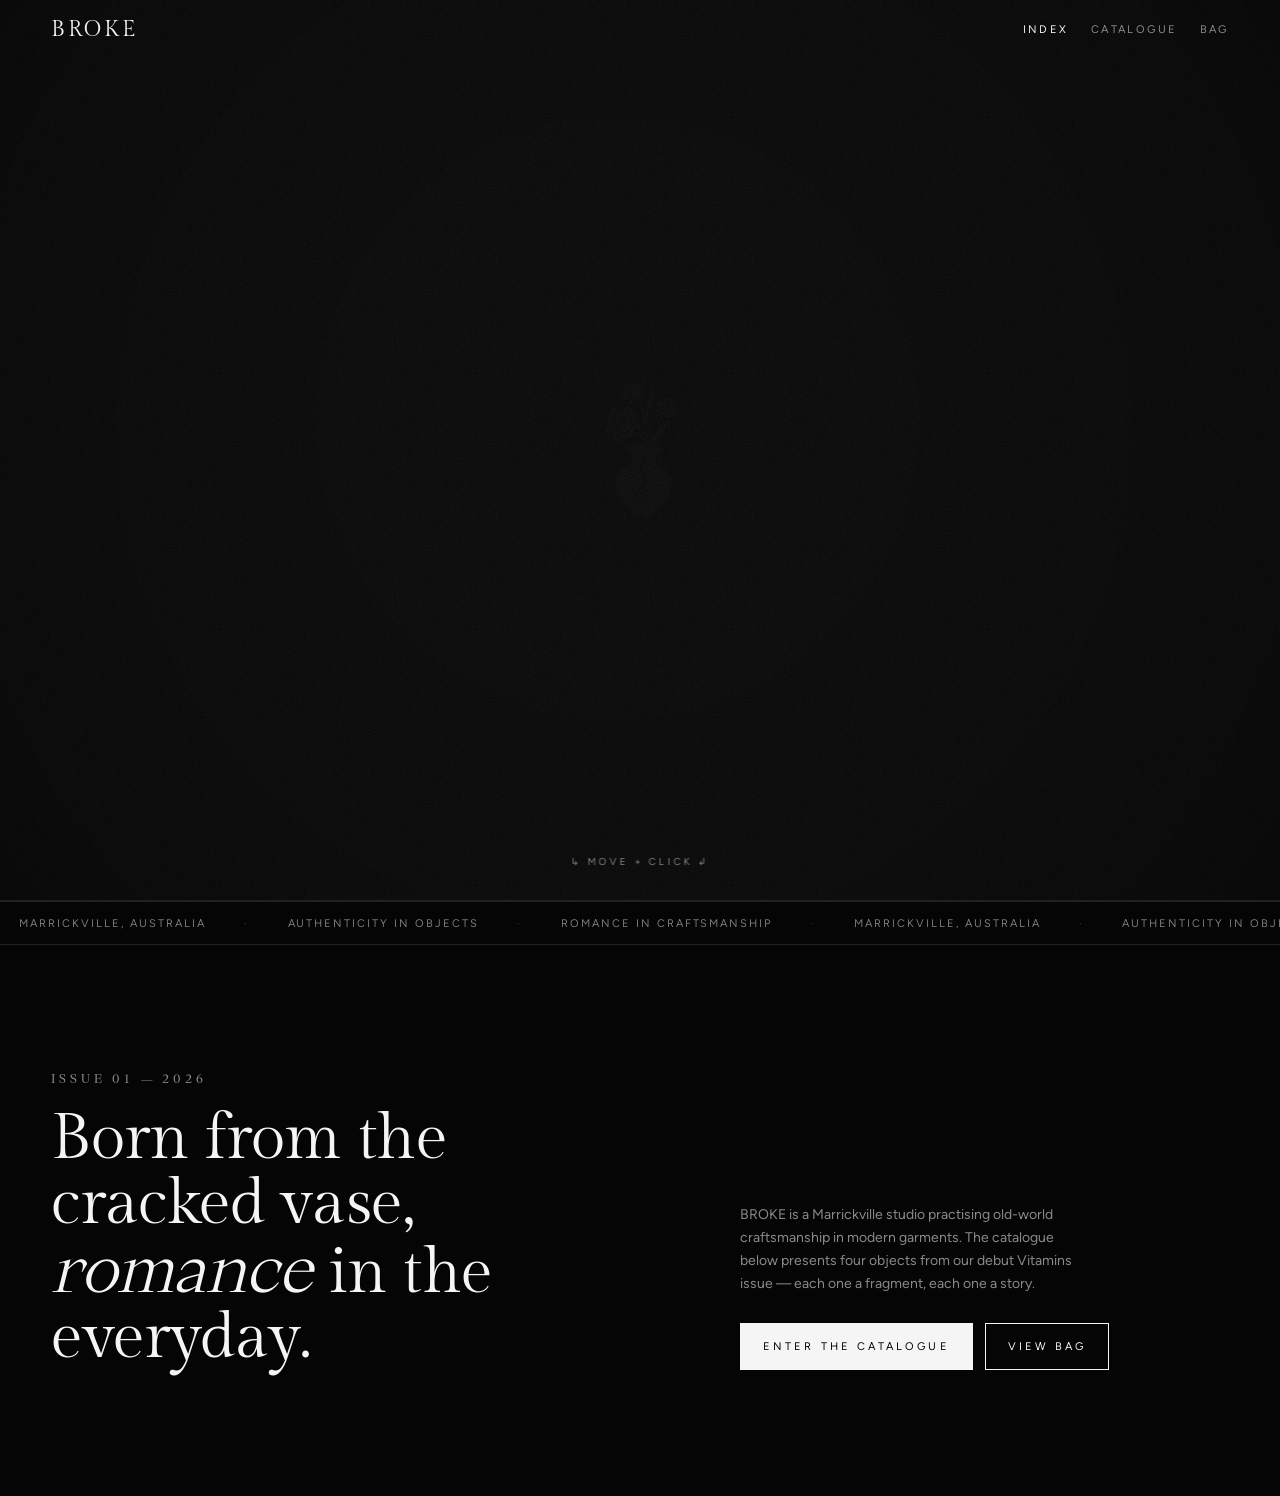
==== commit ec89f063: "Dial statement type down — restrained ceilings on the dramatic register Client feedback: the stateme" ====
--- a/index.html
+++ b/index.html
@@ -152,10 +152,13 @@
       font-family: var(--display); font-size: 12px; letter-spacing: 0.32em;
       text-transform: uppercase; color: var(--ink-dim); margin-bottom: 18px;
     }
+    /* Statement register — restrained. Was clamp(40px, 7vw, 96px).
+       At desktop max this read as a billboard; the new ceiling lets
+       the line feel like a typeset quote rather than a banner. */
     .intro-band h1 {
       font-family: var(--serif);
-      font-size: clamp(40px, 7vw, 96px);
-      line-height: 0.98; font-weight: 400; letter-spacing: -0.01em;
+      font-size: clamp(32px, 5vw, 64px);
+      line-height: 1.02; font-weight: 400; letter-spacing: -0.01em;
     }
     .intro-band h1 em {
       font-style: italic; color: var(--ink);
--- a/assets/brand.css
+++ b/assets/brand.css
@@ -78,13 +78,16 @@
   background-size: 220px 220px;
 }
 
-/* ---------- tagline strip (signature device) ---------- */
+/* ---------- tagline strip (signature device) ----------
+   Was: brand pink throughout. New system: bone for the text. Pink
+   only on the punctuation dot, at low opacity — it ticks past as a
+   barely-there pulse instead of a chromatic banner. */
 .tagline-strip {
   position: relative;
   height: var(--strip-h);
   font-family: var(--sans);
   font-size: 11px; letter-spacing: 0.18em; text-transform: uppercase;
-  color: var(--pink);
+  color: var(--ink-dim);
   border-top: 1px solid var(--hairline);
   border-bottom: 1px solid var(--hairline);
   overflow: hidden;
@@ -100,7 +103,7 @@
   will-change: transform;
 }
 .tagline-strip .track span { opacity: 0.9; }
-.tagline-strip .track .dot { color: var(--pink); opacity: 0.5; }
+.tagline-strip .track .dot { color: var(--pink); opacity: 0.35; }
 @keyframes tagline-scroll {
   0%   { transform: translateX(0); }
   100% { transform: translateX(-50%); }
@@ -138,15 +141,21 @@
 .chrome .nav .bag {
   position: relative; display: inline-flex; align-items: center; gap: 8px;
 }
+/* Bag count badge: was brand red. Per "pink as trace", this is one of
+   the canonical state-driven pulse locations — the cart has items, so
+   pink earns its appearance. */
 .chrome .nav .bag .count {
   display: inline-grid; place-items: center;
   min-width: 18px; height: 18px; padding: 0 5px;
   border-radius: 999px; font-size: 10px; letter-spacing: 0.04em;
-  background: var(--red); color: var(--ink);
+  background: var(--pink); color: var(--bg);
 }
 .chrome .nav .bag .count[data-empty="1"] { display: none; }
 
-/* ---------- buttons / pills ---------- */
+/* ---------- buttons / pills ----------
+   Was: brand red on hover. Now monochrome — the affordance is a
+   1px pink hairline that grows from the centre on hover/focus.
+   Pink as trace under interaction, never as a fill colour. */
 .btn {
   display: inline-flex; align-items: center; justify-content: center;
   gap: 10px;
@@ -155,12 +164,22 @@
   letter-spacing: 0.28em; text-transform: uppercase;
   border: 1px solid var(--ink);
   background: var(--ink); color: var(--bg);
-  transition: background .25s, color .25s, border-color .25s;
-}
-.btn:hover { background: var(--red); border-color: var(--red); color: var(--ink); }
+  position: relative;
+  transition: opacity .25s, background .25s, color .25s, border-color .25s;
+}
+.btn::after {
+  content: ""; position: absolute; left: 50%; bottom: -1px;
+  width: 0; height: 1px; background: var(--pink);
+  transform: translateX(-50%);
+  transition: width .35s ease;
+  pointer-events: none;
+}
+.btn:hover { opacity: 0.92; }
+.btn:hover::after, .btn:focus-visible::after { width: 100%; }
 .btn[disabled] { opacity: 0.45; cursor: not-allowed; }
+.btn[disabled]:hover::after { width: 0; }
 .btn.ghost { background: transparent; color: var(--ink); }
-.btn.ghost:hover { background: var(--ink); color: var(--bg); border-color: var(--ink); }
+.btn.ghost:hover { background: var(--ink); color: var(--bg); border-color: var(--ink); opacity: 1; }
 
 .chip {
   display: inline-flex; align-items: center; justify-content: center;
@@ -193,15 +212,19 @@
 }
 .drawer-backdrop[data-open="1"] { opacity: 1; pointer-events: auto; }
 
+/* Drawer panel: was deep brand green with a 2px brand-red spine. The
+   chromatic chassis was the most "brand system" thing on the site. Now
+   it's a near-black panel with a bone hairline edge — the bag is just
+   another editorial page. */
 .drawer {
   position: fixed; top: 0; right: 0; bottom: 0; z-index: 210;
   width: min(440px, 100vw);
-  background: var(--green);
+  background: var(--bg-elev);
   color: var(--ink);
   display: flex; flex-direction: column;
   transform: translateX(100%);
   transition: transform .42s cubic-bezier(.2,.7,.1,1);
-  border-left: 2px solid var(--red);
+  border-left: 1px solid var(--hairline);
   box-shadow: -40px 0 80px rgba(0,0,0,0.5);
 }
 .drawer[data-open="1"] { transform: translateX(0); }
@@ -297,12 +320,25 @@
   font-family: var(--serif); font-size: 18px; letter-spacing: 0.06em;
   text-align: center;
   position: relative;
-}
+  transition: opacity .25s ease;
+}
+/* Pink dot in the top-right corner — the canonical "pulse" pink moment.
+   Was brand red. Pairs with the bag-count badge as the two pink state
+   indicators in the bag flow. */
 .drawer .checkout::before {
   content: ""; position: absolute; top: 8px; right: 8px;
-  width: 6px; height: 6px; background: var(--red); border-radius: 50%;
-}
-.drawer .checkout:hover { background: var(--red); color: var(--ink); }
+  width: 6px; height: 6px; background: var(--pink); border-radius: 50%;
+}
+/* Hover keeps the bone fill; a pink hairline grows under the button. */
+.drawer .checkout::after {
+  content: ""; position: absolute; left: 50%; bottom: 0;
+  width: 0; height: 1px; background: var(--pink);
+  transform: translateX(-50%);
+  transition: width .35s ease;
+}
+.drawer .checkout:hover { opacity: 0.94; }
+.drawer .checkout:hover::after,
+.drawer .checkout:focus-visible::after { width: 100%; }
 .drawer .checkout small {
   display: block; margin-top: 4px;
   font-family: var(--sans); font-size: 9px; letter-spacing: 0.32em;
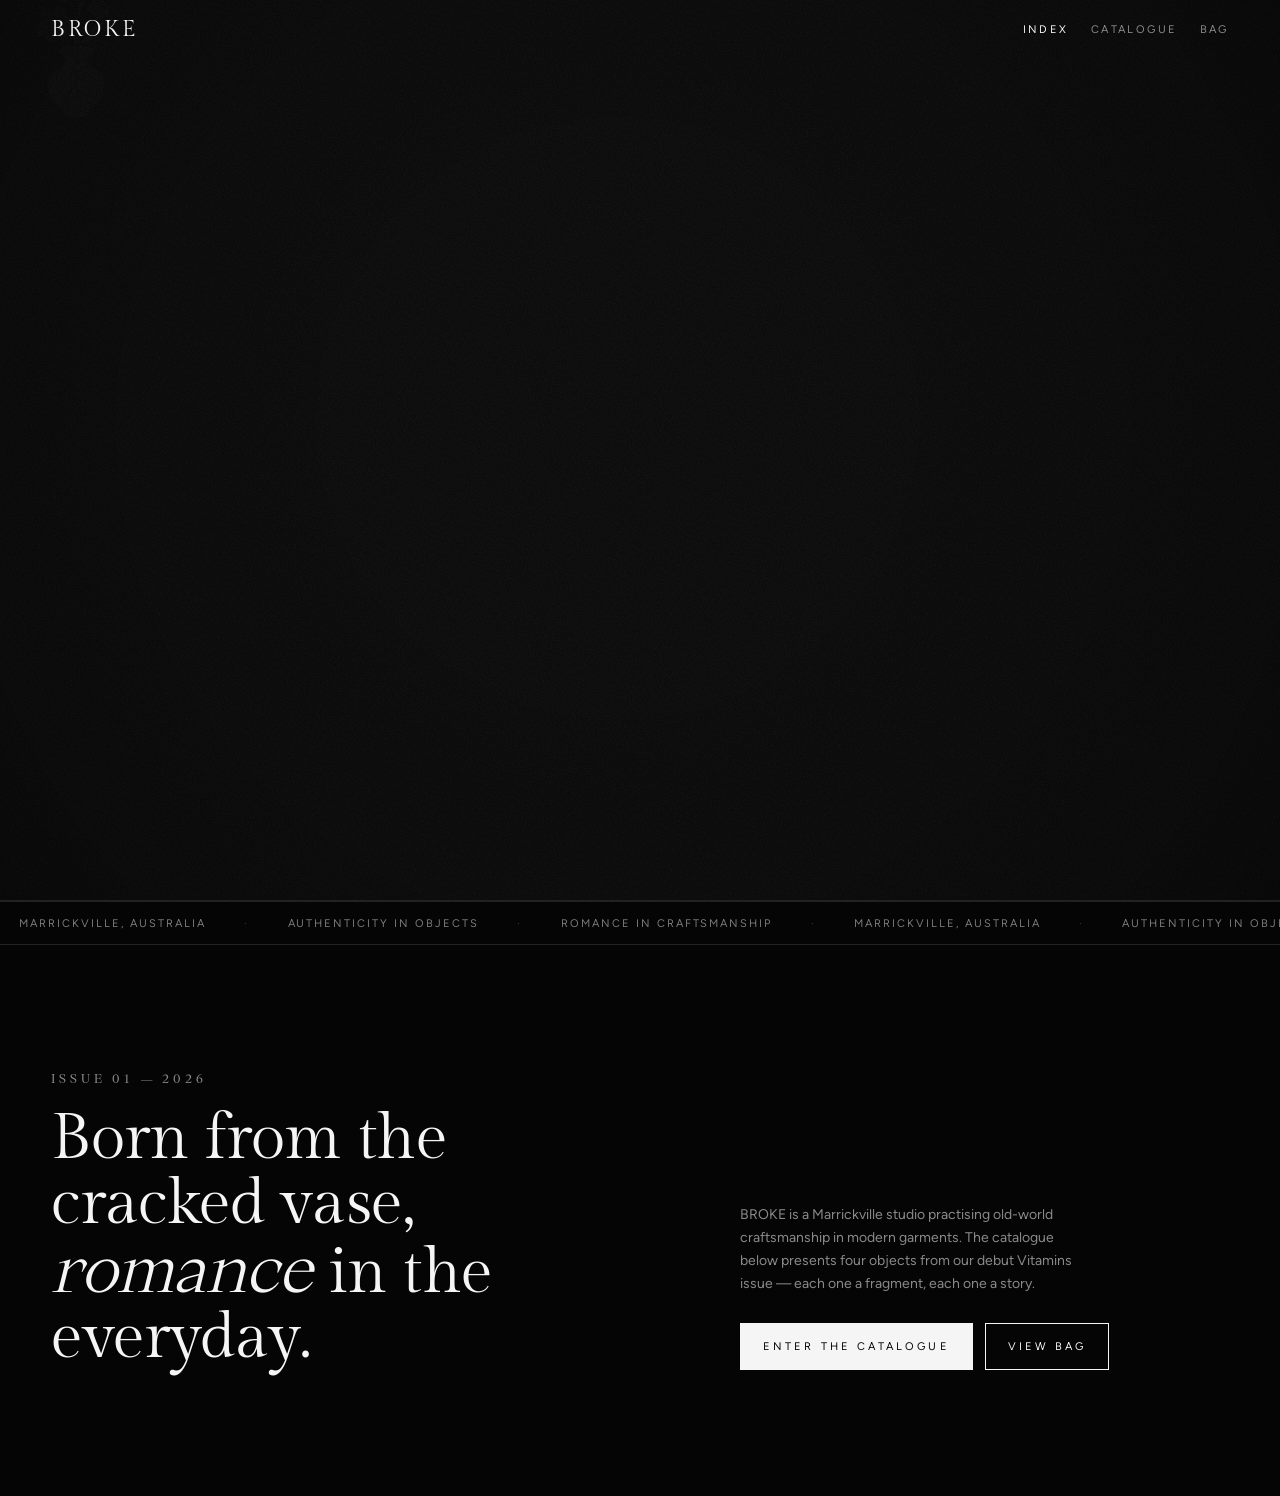
==== commit 63f10190: "Fix nav interactivity — cursor:pointer + BAG click handler Two bugs the client spotted on desktop:  " ====
--- a/index.html
+++ b/index.html
@@ -9,7 +9,13 @@
   <style>
     html, body { overflow: hidden auto; cursor: none; }
     body.no-cursor, body.no-cursor * { cursor: none; }
-    body.cursor-on, body.cursor-on * { cursor: auto; }
+    /* When chrome mounts: restore default cursor on the body and let
+       browser defaults take over for interactive elements (anchors and
+       buttons get cursor:pointer automatically). The previous rule
+       forced cursor:auto on every descendant, which overrode the
+       pointer cursor on nav items. */
+    body.cursor-on { cursor: default; }
+    body.cursor-on a, body.cursor-on button { cursor: pointer; }
 
     /* Hero stage — three layers from bottom to top:
        z=1  canvas.bg  : blurred drawImage(video) backdrop
--- a/assets/brand.css
+++ b/assets/brand.css
@@ -339,10 +339,13 @@
 .drawer .checkout:hover { opacity: 0.94; }
 .drawer .checkout:hover::after,
 .drawer .checkout:focus-visible::after { width: 100%; }
+/* Bone text on a bone-filled button is invisible — use a low-opacity
+   dark tone so "SECURE · SHOPIFY" reads as quiet body type against
+   the bg-coloured button text above it. */
 .drawer .checkout small {
   display: block; margin-top: 4px;
   font-family: var(--sans); font-size: 9px; letter-spacing: 0.32em;
-  color: var(--ink-faint); text-transform: uppercase;
+  color: rgba(0,0,0,0.45); text-transform: uppercase;
 }
 
 /* ---------- toast (add-to-bag confirm) ---------- */
